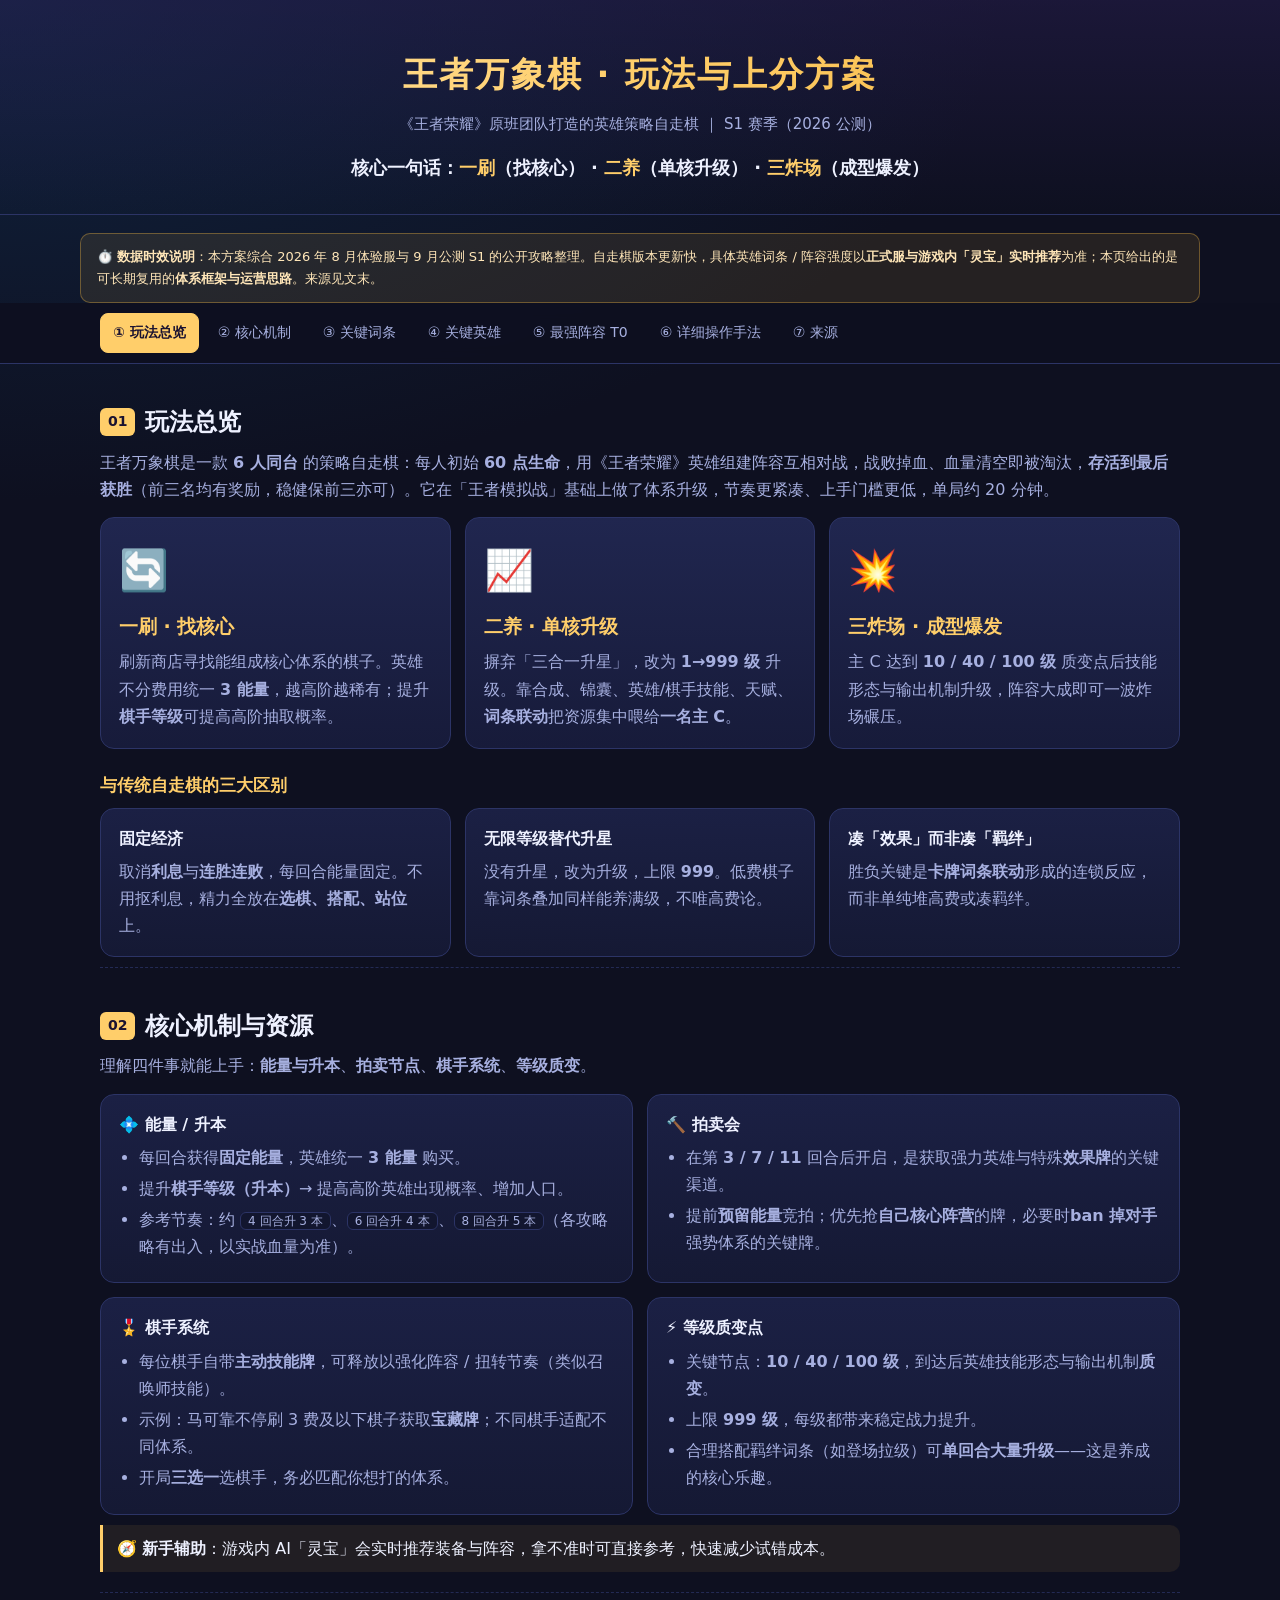
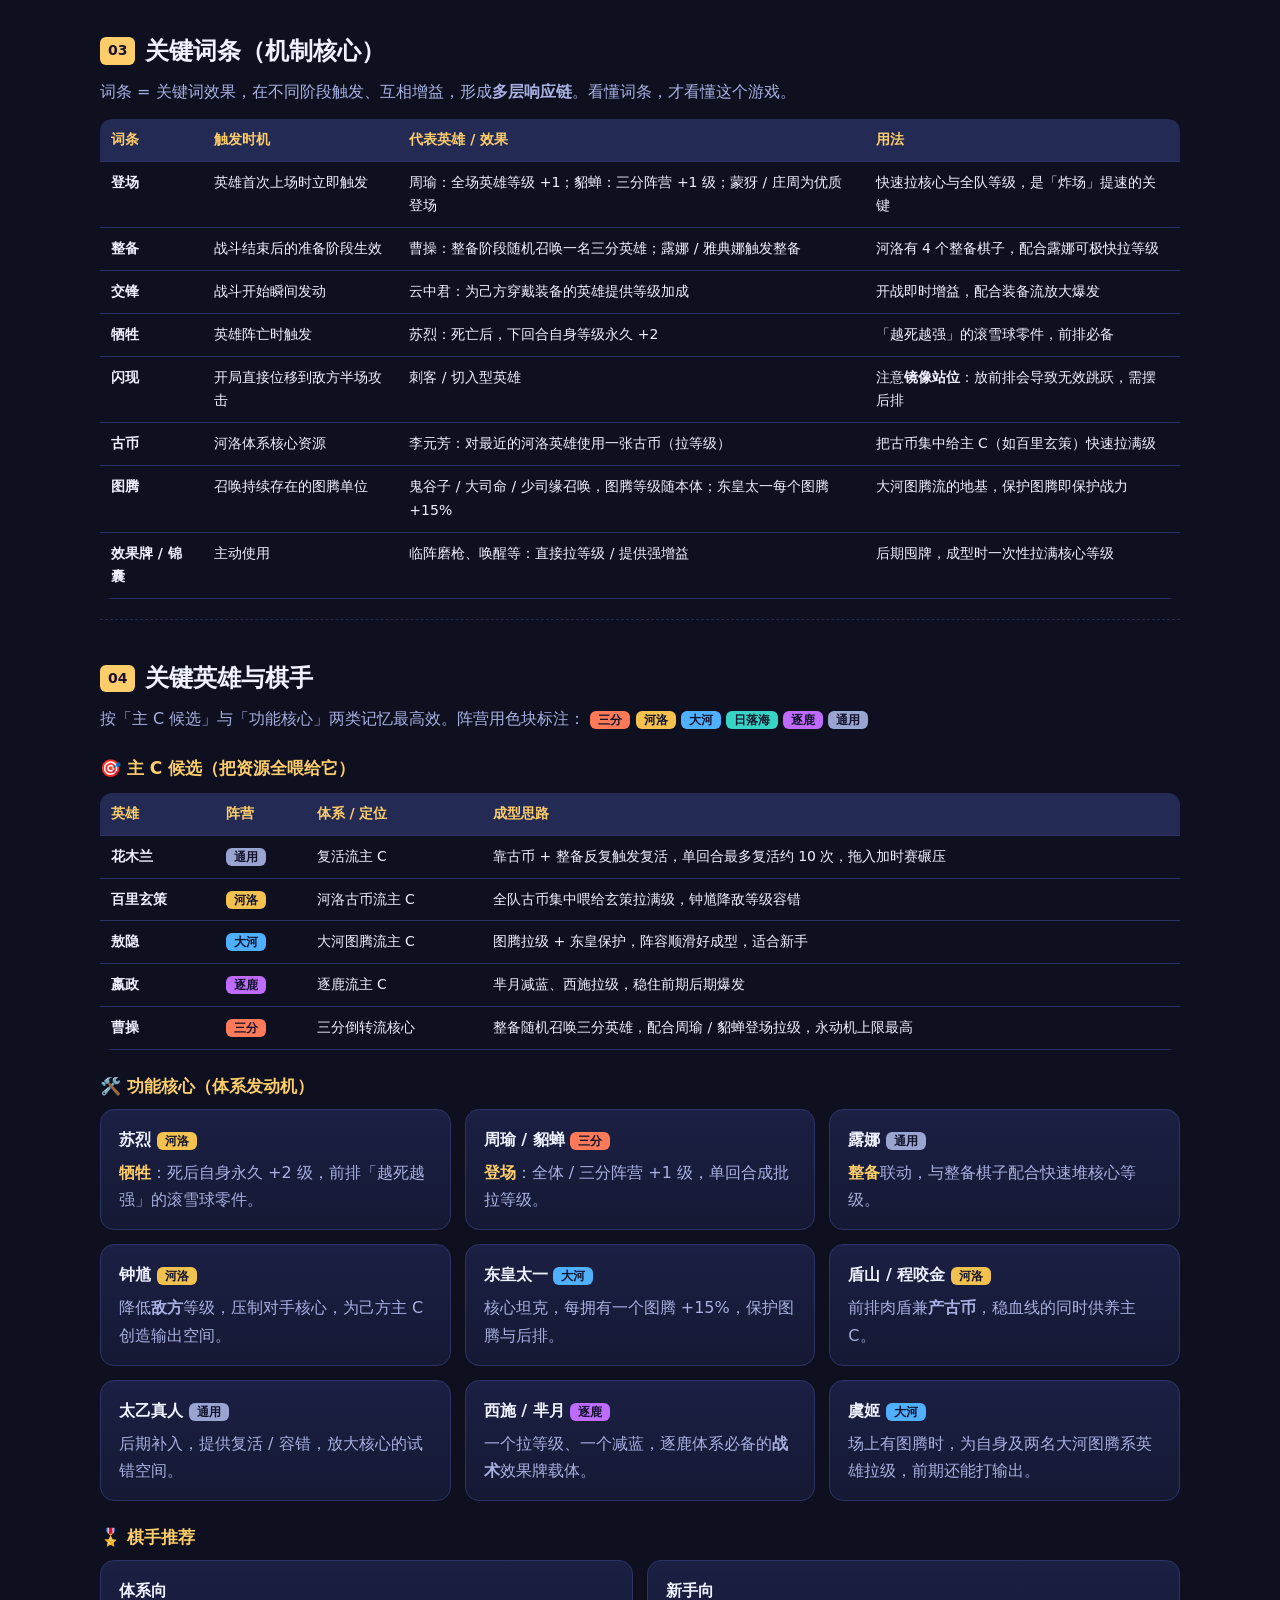
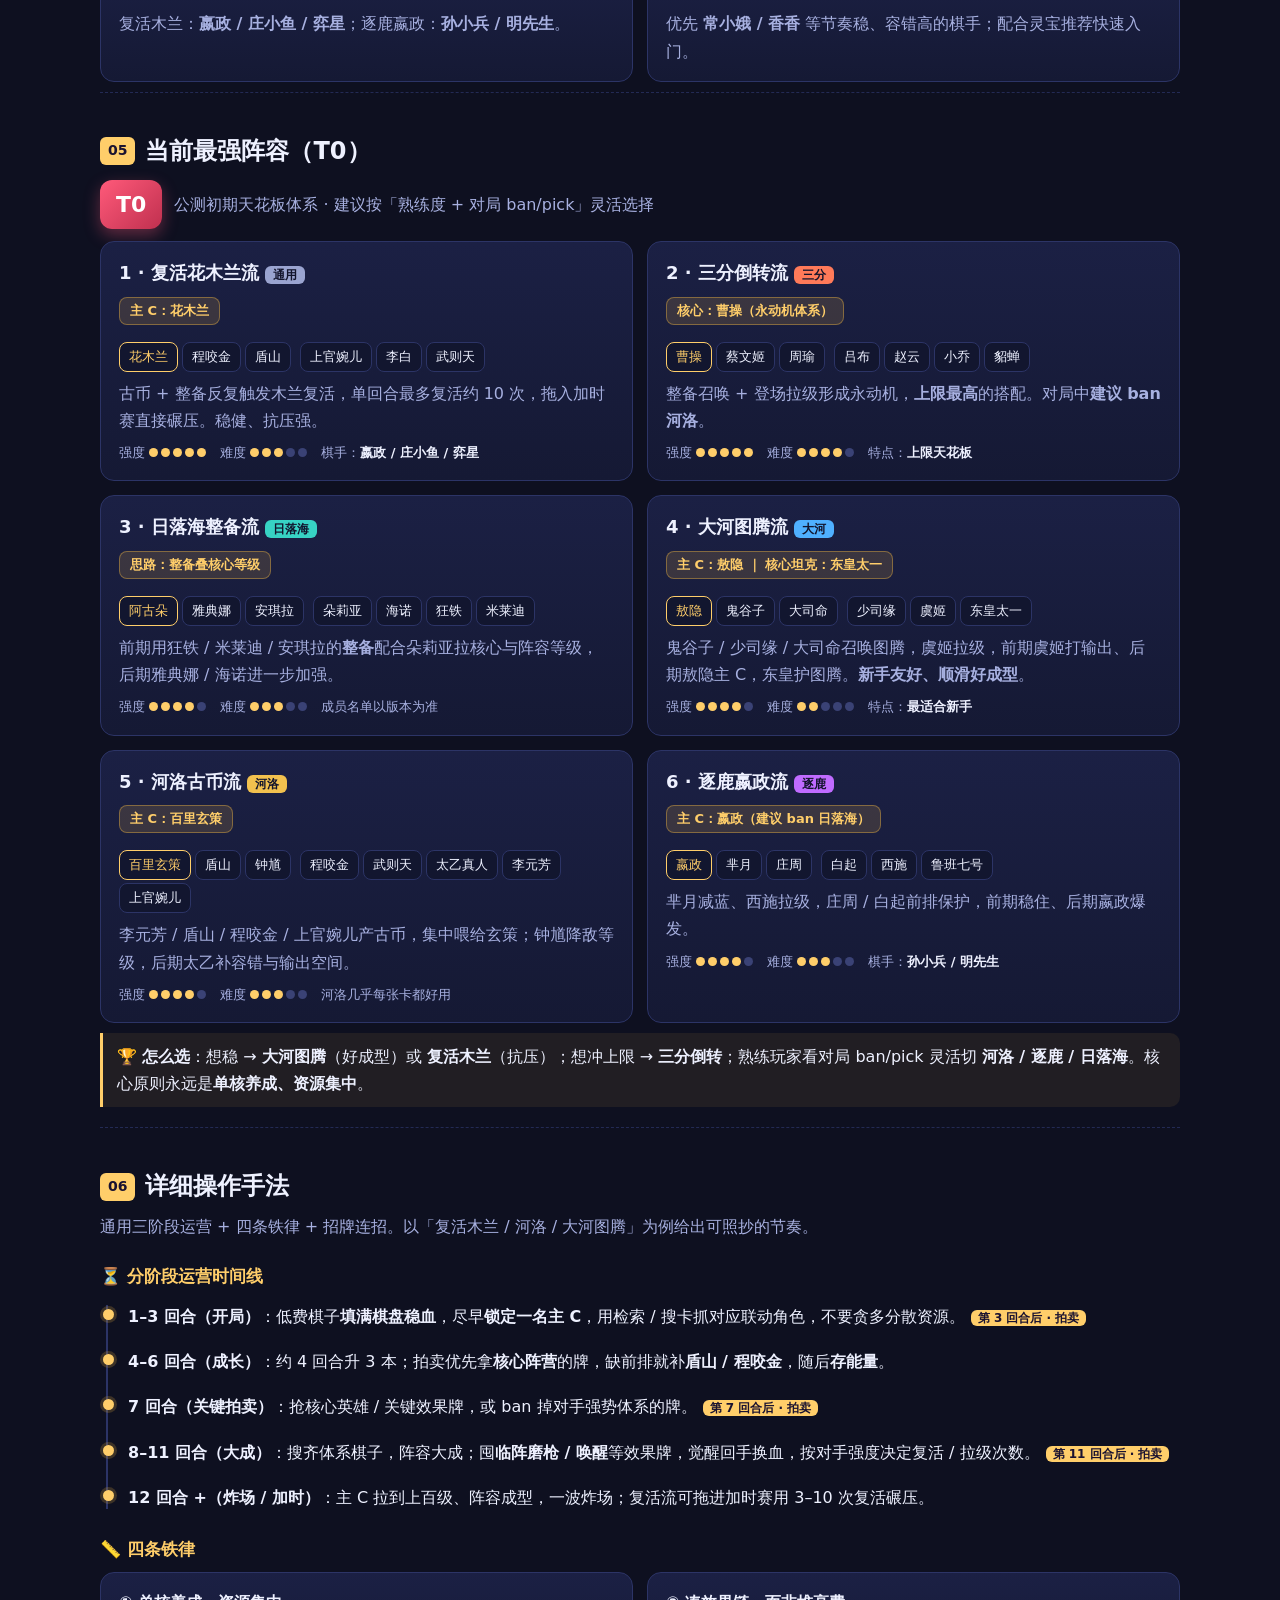
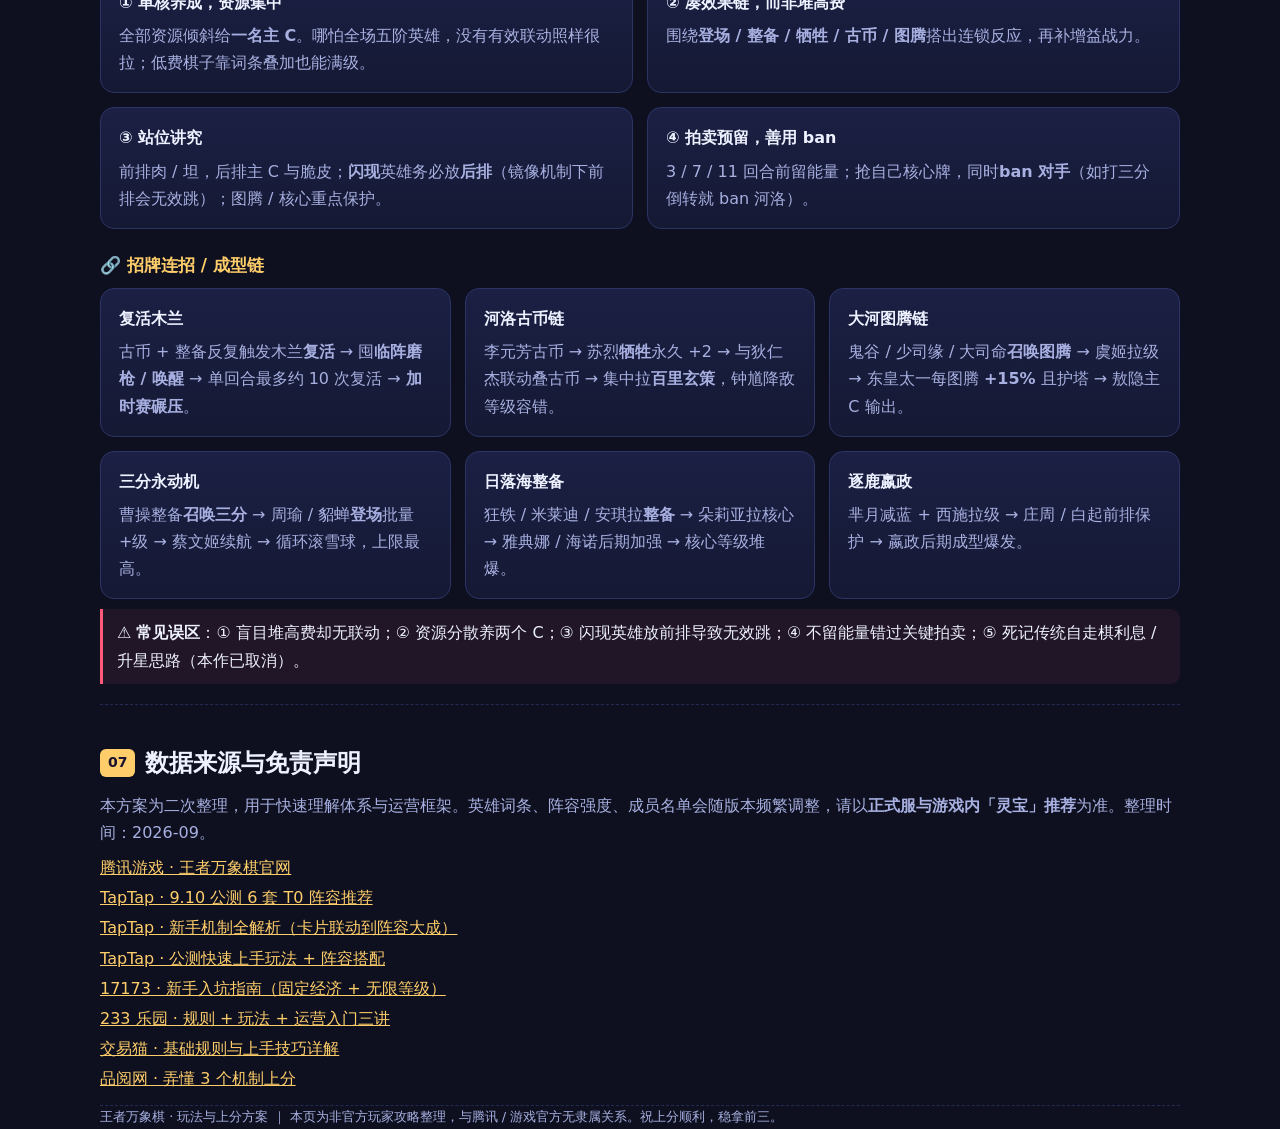
==== wangzhe-wanxiang-qi/index.html @ da5e1e92 "docs(王者万象棋): 重构为可视化HTML攻略方案(机制/英雄/T0阵容/操作手法)，移除偏离目标的游戏原型 Co-authored-by: kimhou <kimhou.life@gmail.c" ====
<!DOCTYPE html>
<html lang="zh-CN">
<head>
<meta charset="UTF-8" />
<meta name="viewport" content="width=device-width, initial-scale=1.0" />
<link rel="icon" href="data:," />
<title>王者万象棋 · 玩法与上分方案（S1 公测版）</title>
<style>
  :root{
    --bg:#0e1020; --bg2:#151934; --card:#1b2044; --card2:#232a54;
    --line:#2c3466; --text:#eef1ff; --muted:#a7b0e0; --gold:#ffce6a; --gold2:#f5b942;
    --t0:#ff5a7a; --t1:#ffa23a; --ok:#5ad19a; --blue:#5aa2ff; --purple:#a97bff;
    /* 阵营配色 */
    --c-sanfen:#ff7a59; --c-heluo:#f2c14e; --c-dahe:#4fb0ff; --c-riluohai:#37d3c4;
    --c-zhulu:#c06bff; --c-tong:#9aa4d0;
  }
  *{box-sizing:border-box}
  html{scroll-behavior:smooth}
  body{
    margin:0; font-family:"PingFang SC","Microsoft YaHei",system-ui,sans-serif;
    background:
      radial-gradient(1200px 600px at 80% -10%, #241a4d, transparent),
      radial-gradient(1000px 500px at 0% 0%, #10233f, transparent),
      var(--bg);
    color:var(--text); line-height:1.7;
  }
  a{color:var(--gold)}
  .wrap{max-width:1120px; margin:0 auto; padding:0 20px}

  /* 顶部 */
  header.hero{
    padding:46px 20px 30px; text-align:center;
    border-bottom:1px solid var(--line);
    background:linear-gradient(180deg, rgba(40,30,80,.5), transparent);
  }
  header.hero h1{margin:0; font-size:34px; letter-spacing:2px;
    background:linear-gradient(90deg,#ffe4a3,#ffce6a,#f5b942);
    -webkit-background-clip:text; background-clip:text; color:transparent;}
  header.hero .sub{color:var(--muted); margin-top:8px; font-size:15px}
  .tagline{margin-top:16px; font-size:18px; font-weight:600}
  .tagline b{color:var(--gold)}

  /* 数据时效横幅 */
  .notice{
    max-width:1120px; margin:18px auto 0; padding:12px 16px; font-size:13px;
    color:#ffe6b8; background:rgba(245,185,66,.10); border:1px solid rgba(245,185,66,.35);
    border-radius:10px;
  }

  /* 导航 */
  nav.tabs{position:sticky; top:0; z-index:20; background:rgba(14,16,32,.92);
    backdrop-filter:blur(8px); border-bottom:1px solid var(--line);}
  nav.tabs .wrap{display:flex; gap:6px; flex-wrap:wrap; padding:10px 20px}
  nav.tabs a{color:var(--muted); text-decoration:none; font-size:14px; padding:7px 12px;
    border-radius:8px; border:1px solid transparent}
  nav.tabs a:hover{color:var(--text); background:var(--card)}
  nav.tabs a.active{color:#1a1230; background:var(--gold); border-color:var(--gold); font-weight:700}

  section{padding:38px 0 10px; border-bottom:1px dashed #232a54}
  h2{font-size:24px; margin:0 0 6px; display:flex; align-items:center; gap:10px}
  h2 .n{font-size:14px; color:#1a1230; background:var(--gold); border-radius:6px; padding:2px 8px}
  h3{font-size:17px; margin:22px 0 8px; color:var(--gold)}
  .lead{color:var(--muted); margin:4px 0 14px}
  p{margin:8px 0}

  .grid{display:grid; gap:14px}
  .g3{grid-template-columns:repeat(3,1fr)}
  .g2{grid-template-columns:repeat(2,1fr)}
  @media(max-width:820px){.g3,.g2{grid-template-columns:1fr}}

  .card{background:linear-gradient(180deg,var(--card),var(--bg2));
    border:1px solid var(--line); border-radius:14px; padding:16px 18px}
  .card h4{margin:0 0 6px; font-size:16px}
  .card .k{color:var(--gold); font-weight:700}
  .muted{color:var(--muted)}
  .pill{display:inline-block; font-size:12px; padding:2px 9px; border-radius:999px;
    border:1px solid var(--line); color:var(--muted); margin:2px 4px 2px 0}

  /* 三步核心 */
  .steps{display:grid; grid-template-columns:repeat(3,1fr); gap:14px}
  @media(max-width:820px){.steps{grid-template-columns:1fr}}
  .step{background:linear-gradient(180deg,#20264f,#171b3a); border:1px solid var(--line);
    border-radius:14px; padding:18px; position:relative; overflow:hidden}
  .step .big{font-size:40px}
  .step .t{font-size:19px; font-weight:800; color:var(--gold); margin:6px 0}

  /* 时间线 */
  .timeline{position:relative; margin:10px 0 0; padding-left:22px}
  .timeline:before{content:""; position:absolute; left:6px; top:4px; bottom:4px; width:2px; background:var(--line)}
  .tl{position:relative; margin:0 0 14px; padding:2px 0 2px 6px}
  .tl:before{content:""; position:absolute; left:-19px; top:8px; width:11px; height:11px; border-radius:50%;
    background:var(--gold); box-shadow:0 0 0 3px rgba(245,185,66,.2)}
  .tl b{color:var(--text)}
  .tl .auc{color:#1a1230; background:var(--gold); font-size:12px; padding:1px 7px; border-radius:6px; font-weight:700; margin-left:6px}

  /* 表格 */
  table{width:100%; border-collapse:collapse; margin:10px 0; font-size:14px; overflow:hidden; border-radius:12px}
  th,td{padding:9px 11px; text-align:left; border-bottom:1px solid var(--line); vertical-align:top}
  thead th{background:var(--card2); color:var(--gold); font-weight:700}
  tbody tr:hover{background:rgba(90,162,255,.06)}

  /* 阵营标签 */
  .fac{font-size:12px; font-weight:700; padding:2px 8px; border-radius:6px; color:#12142c; white-space:nowrap}
  .f-sanfen{background:var(--c-sanfen)} .f-heluo{background:var(--c-heluo)}
  .f-dahe{background:var(--c-dahe)} .f-riluohai{background:var(--c-riluohai)}
  .f-zhulu{background:var(--c-zhulu)} .f-tong{background:var(--c-tong)}

  /* Tier 阵容卡 */
  .tier-head{display:flex; align-items:center; gap:12px; margin:8px 0 12px}
  .tier-badge{font-size:22px; font-weight:900; color:#fff; background:linear-gradient(135deg,var(--t0),#c0304f);
    border-radius:12px; padding:6px 16px; box-shadow:0 6px 16px rgba(255,90,122,.35)}
  .comp{background:linear-gradient(180deg,var(--card),var(--bg2)); border:1px solid var(--line);
    border-radius:14px; padding:16px 18px; position:relative}
  .comp .title{font-size:18px; font-weight:800; margin:0 0 6px}
  .comp .core{display:inline-block; background:rgba(245,185,66,.15); border:1px solid rgba(245,185,66,.4);
    color:var(--gold); border-radius:8px; padding:2px 10px; font-size:13px; margin:2px 0 8px; font-weight:700}
  .members{margin:6px 0}
  .members .m{display:inline-block; font-size:13px; padding:3px 9px; margin:3px 4px 0 0;
    border:1px solid var(--line); border-radius:8px; background:#12162f}
  .members .m.c{border-color:var(--gold); color:var(--gold)}
  .meta{display:flex; gap:14px; flex-wrap:wrap; font-size:13px; margin-top:8px; color:var(--muted)}
  .meta b{color:var(--text)}
  .rate{display:inline-flex; gap:3px; align-items:center}
  .dot{width:9px;height:9px;border-radius:50%;background:#3a4275}
  .dot.on{background:var(--gold)}

  .callout{background:rgba(90,162,255,.08); border-left:3px solid var(--blue);
    padding:10px 14px; border-radius:0 10px 10px 0; margin:10px 0}
  .callout.gold{background:rgba(245,185,66,.08); border-color:var(--gold)}
  .callout.warn{background:rgba(255,90,122,.08); border-color:var(--t0)}

  ul.clean{margin:6px 0; padding-left:20px} ul.clean li{margin:4px 0}
  .kbd{font-size:12px; background:#12162f; border:1px solid var(--line); border-radius:6px; padding:1px 7px}
  footer{padding:30px 0 60px; color:var(--muted); font-size:13px}
  .src a{display:block; margin:3px 0}
  .totop{position:fixed; right:18px; bottom:18px; background:var(--gold); color:#1a1230; font-weight:800;
    border:none; border-radius:10px; padding:10px 14px; cursor:pointer; box-shadow:0 6px 16px rgba(0,0,0,.4); display:none}
</style>
</head>
<body>

<header class="hero">
  <div class="wrap">
    <h1>王者万象棋 · 玩法与上分方案</h1>
    <div class="sub">《王者荣耀》原班团队打造的英雄策略自走棋 ｜ S1 赛季（2026 公测）</div>
    <div class="tagline">核心一句话：<b>一刷</b>（找核心） · <b>二养</b>（单核升级） · <b>三炸场</b>（成型爆发）</div>
  </div>
</header>

<div class="notice">
  ⏱️ <b>数据时效说明</b>：本方案综合 2026 年 8 月体验服与 9 月公测 S1 的公开攻略整理。自走棋版本更新快，具体英雄词条 / 阵容强度以<strong>正式服与游戏内「灵宝」实时推荐</strong>为准；本页给出的是可长期复用的<strong>体系框架与运营思路</strong>。来源见文末。
</div>

<nav class="tabs">
  <div class="wrap">
    <a href="#overview">① 玩法总览</a>
    <a href="#mechanics">② 核心机制</a>
    <a href="#keywords">③ 关键词条</a>
    <a href="#heroes">④ 关键英雄</a>
    <a href="#tier">⑤ 最强阵容 T0</a>
    <a href="#playbook">⑥ 详细操作手法</a>
    <a href="#sources">⑦ 来源</a>
  </div>
</nav>

<main class="wrap">

<!-- ① 总览 -->
<section id="overview">
  <h2><span class="n">01</span> 玩法总览</h2>
  <p class="lead">王者万象棋是一款 <b>6 人同台</b> 的策略自走棋：每人初始 <b>60 点生命</b>，用《王者荣耀》英雄组建阵容互相对战，战败掉血、血量清空即被淘汰，<b>存活到最后获胜</b>（前三名均有奖励，稳健保前三亦可）。它在「王者模拟战」基础上做了体系升级，节奏更紧凑、上手门槛更低，单局约 20 分钟。</p>

  <div class="steps">
    <div class="step">
      <div class="big">🔄</div><div class="t">一刷 · 找核心</div>
      <div class="muted">刷新商店寻找能组成核心体系的棋子。英雄不分费用统一 <b>3 能量</b>，越高阶越稀有；提升<b>棋手等级</b>可提高高阶抽取概率。</div>
    </div>
    <div class="step">
      <div class="big">📈</div><div class="t">二养 · 单核升级</div>
      <div class="muted">摒弃「三合一升星」，改为 <b>1→999 级</b> 升级。靠合成、锦囊、英雄/棋手技能、天赋、<b>词条联动</b>把资源集中喂给<b>一名主 C</b>。</div>
    </div>
    <div class="step">
      <div class="big">💥</div><div class="t">三炸场 · 成型爆发</div>
      <div class="muted">主 C 达到 <b>10 / 40 / 100 级</b> 质变点后技能形态与输出机制升级，阵容大成即可一波炸场碾压。</div>
    </div>
  </div>

  <h3>与传统自走棋的三大区别</h3>
  <div class="grid g3">
    <div class="card"><h4>固定经济</h4><div class="muted">取消<b>利息</b>与<b>连胜连败</b>，每回合能量固定。不用抠利息，精力全放在<b>选棋、搭配、站位</b>上。</div></div>
    <div class="card"><h4>无限等级替代升星</h4><div class="muted">没有升星，改为升级，上限 <b>999</b>。低费棋子靠词条叠加同样能养满级，不唯高费论。</div></div>
    <div class="card"><h4>凑「效果」而非凑「羁绊」</h4><div class="muted">胜负关键是<b>卡牌词条联动</b>形成的连锁反应，而非单纯堆高费或凑羁绊。</div></div>
  </div>
</section>

<!-- ② 机制 -->
<section id="mechanics">
  <h2><span class="n">02</span> 核心机制与资源</h2>
  <p class="lead">理解四件事就能上手：<b>能量与升本</b>、<b>拍卖节点</b>、<b>棋手系统</b>、<b>等级质变</b>。</p>

  <div class="grid g2">
    <div class="card">
      <h4>💠 能量 / 升本</h4>
      <ul class="clean muted">
        <li>每回合获得<b>固定能量</b>，英雄统一 <b>3 能量</b> 购买。</li>
        <li>提升<b>棋手等级（升本）</b>→ 提高高阶英雄出现概率、增加人口。</li>
        <li>参考节奏：约 <span class="kbd">4 回合升 3 本</span>、<span class="kbd">6 回合升 4 本</span>、<span class="kbd">8 回合升 5 本</span>（各攻略略有出入，以实战血量为准）。</li>
      </ul>
    </div>
    <div class="card">
      <h4>🔨 拍卖会</h4>
      <ul class="clean muted">
        <li>在第 <b>3 / 7 / 11</b> 回合后开启，是获取强力英雄与特殊<b>效果牌</b>的关键渠道。</li>
        <li>提前<b>预留能量</b>竞拍；优先抢<b>自己核心阵营</b>的牌，必要时<b>ban 掉对手</b>强势体系的关键牌。</li>
      </ul>
    </div>
    <div class="card">
      <h4>🎖️ 棋手系统</h4>
      <ul class="clean muted">
        <li>每位棋手自带<b>主动技能牌</b>，可释放以强化阵容 / 扭转节奏（类似召唤师技能）。</li>
        <li>示例：马可靠不停刷 3 费及以下棋子获取<b>宝藏牌</b>；不同棋手适配不同体系。</li>
        <li>开局<b>三选一</b>选棋手，务必匹配你想打的体系。</li>
      </ul>
    </div>
    <div class="card">
      <h4>⚡ 等级质变点</h4>
      <ul class="clean muted">
        <li>关键节点：<b>10 / 40 / 100 级</b>，到达后英雄技能形态与输出机制<b>质变</b>。</li>
        <li>上限 <b>999 级</b>，每级都带来稳定战力提升。</li>
        <li>合理搭配羁绊词条（如登场拉级）可<b>单回合大量升级</b>——这是养成的核心乐趣。</li>
      </ul>
    </div>
  </div>

  <div class="callout gold">🧭 <b>新手辅助</b>：游戏内 AI「灵宝」会实时推荐装备与阵容，拿不准时可直接参考，快速减少试错成本。</div>
</section>

<!-- ③ 关键词条 -->
<section id="keywords">
  <h2><span class="n">03</span> 关键词条（机制核心）</h2>
  <p class="lead">词条 = 关键词效果，在不同阶段触发、互相增益，形成<b>多层响应链</b>。看懂词条，才看懂这个游戏。</p>
  <table>
    <thead><tr><th>词条</th><th>触发时机</th><th>代表英雄 / 效果</th><th>用法</th></tr></thead>
    <tbody>
      <tr><td><b>登场</b></td><td>英雄首次上场时立即触发</td><td>周瑜：全场英雄等级 +1；貂蝉：三分阵营 +1 级；蒙犽 / 庄周为优质登场</td><td>快速拉核心与全队等级，是「炸场」提速的关键</td></tr>
      <tr><td><b>整备</b></td><td>战斗结束后的准备阶段生效</td><td>曹操：整备阶段随机召唤一名三分英雄；露娜 / 雅典娜触发整备</td><td>河洛有 4 个整备棋子，配合露娜可极快拉等级</td></tr>
      <tr><td><b>交锋</b></td><td>战斗开始瞬间发动</td><td>云中君：为己方穿戴装备的英雄提供等级加成</td><td>开战即时增益，配合装备流放大爆发</td></tr>
      <tr><td><b>牺牲</b></td><td>英雄阵亡时触发</td><td>苏烈：死亡后，下回合自身等级永久 +2</td><td>「越死越强」的滚雪球零件，前排必备</td></tr>
      <tr><td><b>闪现</b></td><td>开局直接位移到敌方半场攻击</td><td>刺客 / 切入型英雄</td><td>注意<b>镜像站位</b>：放前排会导致无效跳跃，需摆后排</td></tr>
      <tr><td><b>古币</b></td><td>河洛体系核心资源</td><td>李元芳：对最近的河洛英雄使用一张古币（拉等级）</td><td>把古币集中给主 C（如百里玄策）快速拉满级</td></tr>
      <tr><td><b>图腾</b></td><td>召唤持续存在的图腾单位</td><td>鬼谷子 / 大司命 / 少司缘召唤，图腾等级随本体；东皇太一每个图腾 +15%</td><td>大河图腾流的地基，保护图腾即保护战力</td></tr>
      <tr><td><b>效果牌 / 锦囊</b></td><td>主动使用</td><td>临阵磨枪、唤醒等：直接拉等级 / 提供强增益</td><td>后期囤牌，成型时一次性拉满核心等级</td></tr>
    </tbody>
  </table>
</section>

<!-- ④ 关键英雄 -->
<section id="heroes">
  <h2><span class="n">04</span> 关键英雄与棋手</h2>
  <p class="lead">按「主 C 候选」与「功能核心」两类记忆最高效。阵营用色块标注：
    <span class="fac f-sanfen">三分</span>
    <span class="fac f-heluo">河洛</span>
    <span class="fac f-dahe">大河</span>
    <span class="fac f-riluohai">日落海</span>
    <span class="fac f-zhulu">逐鹿</span>
    <span class="fac f-tong">通用</span>
  </p>

  <h3>🎯 主 C 候选（把资源全喂给它）</h3>
  <table>
    <thead><tr><th>英雄</th><th>阵营</th><th>体系 / 定位</th><th>成型思路</th></tr></thead>
    <tbody>
      <tr><td><b>花木兰</b></td><td><span class="fac f-tong">通用</span></td><td>复活流主 C</td><td>靠古币 + 整备反复触发复活，单回合最多复活约 10 次，拖入加时赛碾压</td></tr>
      <tr><td><b>百里玄策</b></td><td><span class="fac f-heluo">河洛</span></td><td>河洛古币流主 C</td><td>全队古币集中喂给玄策拉满级，钟馗降敌等级容错</td></tr>
      <tr><td><b>敖隐</b></td><td><span class="fac f-dahe">大河</span></td><td>大河图腾流主 C</td><td>图腾拉级 + 东皇保护，阵容顺滑好成型，适合新手</td></tr>
      <tr><td><b>嬴政</b></td><td><span class="fac f-zhulu">逐鹿</span></td><td>逐鹿流主 C</td><td>芈月减蓝、西施拉级，稳住前期后期爆发</td></tr>
      <tr><td><b>曹操</b></td><td><span class="fac f-sanfen">三分</span></td><td>三分倒转流核心</td><td>整备随机召唤三分英雄，配合周瑜 / 貂蝉登场拉级，永动机上限最高</td></tr>
    </tbody>
  </table>

  <h3>🛠️ 功能核心（体系发动机）</h3>
  <div class="grid g3">
    <div class="card"><h4>苏烈 <span class="fac f-heluo">河洛</span></h4><div class="muted"><span class="k">牺牲</span>：死后自身永久 +2 级，前排「越死越强」的滚雪球零件。</div></div>
    <div class="card"><h4>周瑜 / 貂蝉 <span class="fac f-sanfen">三分</span></h4><div class="muted"><span class="k">登场</span>：全体 / 三分阵营 +1 级，单回合成批拉等级。</div></div>
    <div class="card"><h4>露娜 <span class="fac f-tong">通用</span></h4><div class="muted"><span class="k">整备</span>联动，与整备棋子配合快速堆核心等级。</div></div>
    <div class="card"><h4>钟馗 <span class="fac f-heluo">河洛</span></h4><div class="muted">降低<b>敌方</b>等级，压制对手核心，为己方主 C 创造输出空间。</div></div>
    <div class="card"><h4>东皇太一 <span class="fac f-dahe">大河</span></h4><div class="muted">核心坦克，每拥有一个图腾 +15%，保护图腾与后排。</div></div>
    <div class="card"><h4>盾山 / 程咬金 <span class="fac f-heluo">河洛</span></h4><div class="muted">前排肉盾兼<b>产古币</b>，稳血线的同时供养主 C。</div></div>
    <div class="card"><h4>太乙真人 <span class="fac f-tong">通用</span></h4><div class="muted">后期补入，提供复活 / 容错，放大核心的试错空间。</div></div>
    <div class="card"><h4>西施 / 芈月 <span class="fac f-zhulu">逐鹿</span></h4><div class="muted">一个拉等级、一个减蓝，逐鹿体系必备的<b>战术</b>效果牌载体。</div></div>
    <div class="card"><h4>虞姬 <span class="fac f-dahe">大河</span></h4><div class="muted">场上有图腾时，为自身及两名大河图腾系英雄拉级，前期还能打输出。</div></div>
  </div>

  <h3>🎖️ 棋手推荐</h3>
  <div class="grid g2">
    <div class="card"><h4>体系向</h4><div class="muted">复活木兰：<b>嬴政 / 庄小鱼 / 弈星</b>；逐鹿嬴政：<b>孙小兵 / 明先生</b>。</div></div>
    <div class="card"><h4>新手向</h4><div class="muted">优先 <b>常小娥 / 香香</b> 等节奏稳、容错高的棋手；配合灵宝推荐快速入门。</div></div>
  </div>
</section>

<!-- ⑤ 最强阵容 -->
<section id="tier">
  <h2><span class="n">05</span> 当前最强阵容（T0）</h2>
  <div class="tier-head"><span class="tier-badge">T0</span><span class="muted">公测初期天花板体系 · 建议按「熟练度 + 对局 ban/pick」灵活选择</span></div>

  <div class="grid g2">

    <div class="comp">
      <div class="title">1 · 复活花木兰流 <span class="fac f-tong">通用</span></div>
      <div class="core">主 C：花木兰</div>
      <div class="members">
        <span class="m c">花木兰</span><span class="m">程咬金</span><span class="m">盾山</span>
        <span class="m">上官婉儿</span><span class="m">李白</span><span class="m">武则天</span>
      </div>
      <p class="muted">古币 + 整备反复触发木兰复活，单回合最多复活约 10 次，拖入加时赛直接碾压。稳健、抗压强。</p>
      <div class="meta">
        <span>强度 <span class="rate"><i class="dot on"></i><i class="dot on"></i><i class="dot on"></i><i class="dot on"></i><i class="dot on"></i></span></span>
        <span>难度 <span class="rate"><i class="dot on"></i><i class="dot on"></i><i class="dot on"></i><i class="dot"></i><i class="dot"></i></span></span>
        <span>棋手：<b>嬴政 / 庄小鱼 / 弈星</b></span>
      </div>
    </div>

    <div class="comp">
      <div class="title">2 · 三分倒转流 <span class="fac f-sanfen">三分</span></div>
      <div class="core">核心：曹操（永动机体系）</div>
      <div class="members">
        <span class="m c">曹操</span><span class="m">蔡文姬</span><span class="m">周瑜</span>
        <span class="m">吕布</span><span class="m">赵云</span><span class="m">小乔</span><span class="m">貂蝉</span>
      </div>
      <p class="muted">整备召唤 + 登场拉级形成永动机，<b>上限最高</b>的搭配。对局中<b>建议 ban 河洛</b>。</p>
      <div class="meta">
        <span>强度 <span class="rate"><i class="dot on"></i><i class="dot on"></i><i class="dot on"></i><i class="dot on"></i><i class="dot on"></i></span></span>
        <span>难度 <span class="rate"><i class="dot on"></i><i class="dot on"></i><i class="dot on"></i><i class="dot on"></i><i class="dot"></i></span></span>
        <span>特点：<b>上限天花板</b></span>
      </div>
    </div>

    <div class="comp">
      <div class="title">3 · 日落海整备流 <span class="fac f-riluohai">日落海</span></div>
      <div class="core">思路：整备叠核心等级</div>
      <div class="members">
        <span class="m c">阿古朵</span><span class="m">雅典娜</span><span class="m">安琪拉</span>
        <span class="m">朵莉亚</span><span class="m">海诺</span><span class="m">狂铁</span><span class="m">米莱迪</span>
      </div>
      <p class="muted">前期用狂铁 / 米莱迪 / 安琪拉的<b>整备</b>配合朵莉亚拉核心与阵容等级，后期雅典娜 / 海诺进一步加强。</p>
      <div class="meta">
        <span>强度 <span class="rate"><i class="dot on"></i><i class="dot on"></i><i class="dot on"></i><i class="dot on"></i><i class="dot"></i></span></span>
        <span>难度 <span class="rate"><i class="dot on"></i><i class="dot on"></i><i class="dot on"></i><i class="dot"></i><i class="dot"></i></span></span>
        <span>成员名单以版本为准</span>
      </div>
    </div>

    <div class="comp">
      <div class="title">4 · 大河图腾流 <span class="fac f-dahe">大河</span></div>
      <div class="core">主 C：敖隐 ｜ 核心坦克：东皇太一</div>
      <div class="members">
        <span class="m c">敖隐</span><span class="m">鬼谷子</span><span class="m">大司命</span>
        <span class="m">少司缘</span><span class="m">虞姬</span><span class="m">东皇太一</span>
      </div>
      <p class="muted">鬼谷子 / 少司缘 / 大司命召唤图腾，虞姬拉级，前期虞姬打输出、后期敖隐主 C，东皇护图腾。<b>新手友好、顺滑好成型</b>。</p>
      <div class="meta">
        <span>强度 <span class="rate"><i class="dot on"></i><i class="dot on"></i><i class="dot on"></i><i class="dot on"></i><i class="dot"></i></span></span>
        <span>难度 <span class="rate"><i class="dot on"></i><i class="dot on"></i><i class="dot"></i><i class="dot"></i><i class="dot"></i></span></span>
        <span>特点：<b>最适合新手</b></span>
      </div>
    </div>

    <div class="comp">
      <div class="title">5 · 河洛古币流 <span class="fac f-heluo">河洛</span></div>
      <div class="core">主 C：百里玄策</div>
      <div class="members">
        <span class="m c">百里玄策</span><span class="m">盾山</span><span class="m">钟馗</span>
        <span class="m">程咬金</span><span class="m">武则天</span><span class="m">太乙真人</span><span class="m">李元芳</span><span class="m">上官婉儿</span>
      </div>
      <p class="muted">李元芳 / 盾山 / 程咬金 / 上官婉儿产古币，集中喂给玄策；钟馗降敌等级，后期太乙补容错与输出空间。</p>
      <div class="meta">
        <span>强度 <span class="rate"><i class="dot on"></i><i class="dot on"></i><i class="dot on"></i><i class="dot on"></i><i class="dot"></i></span></span>
        <span>难度 <span class="rate"><i class="dot on"></i><i class="dot on"></i><i class="dot on"></i><i class="dot"></i><i class="dot"></i></span></span>
        <span>河洛几乎每张卡都好用</span>
      </div>
    </div>

    <div class="comp">
      <div class="title">6 · 逐鹿嬴政流 <span class="fac f-zhulu">逐鹿</span></div>
      <div class="core">主 C：嬴政（建议 ban 日落海）</div>
      <div class="members">
        <span class="m c">嬴政</span><span class="m">芈月</span><span class="m">庄周</span>
        <span class="m">白起</span><span class="m">西施</span><span class="m">鲁班七号</span>
      </div>
      <p class="muted">芈月减蓝、西施拉级，庄周 / 白起前排保护，前期稳住、后期嬴政爆发。</p>
      <div class="meta">
        <span>强度 <span class="rate"><i class="dot on"></i><i class="dot on"></i><i class="dot on"></i><i class="dot on"></i><i class="dot"></i></span></span>
        <span>难度 <span class="rate"><i class="dot on"></i><i class="dot on"></i><i class="dot on"></i><i class="dot"></i><i class="dot"></i></span></span>
        <span>棋手：<b>孙小兵 / 明先生</b></span>
      </div>
    </div>

  </div>

  <div class="callout gold">🏆 <b>怎么选</b>：想稳 → <b>大河图腾</b>（好成型）或 <b>复活木兰</b>（抗压）；想冲上限 → <b>三分倒转</b>；熟练玩家看对局 ban/pick 灵活切 <b>河洛 / 逐鹿 / 日落海</b>。核心原则永远是<strong>单核养成、资源集中</strong>。</div>
</section>

<!-- ⑥ 操作手法 -->
<section id="playbook">
  <h2><span class="n">06</span> 详细操作手法</h2>
  <p class="lead">通用三阶段运营 + 四条铁律 + 招牌连招。以「复活木兰 / 河洛 / 大河图腾」为例给出可照抄的节奏。</p>

  <h3>⏳ 分阶段运营时间线</h3>
  <div class="timeline">
    <div class="tl"><b>1–3 回合（开局）</b>：低费棋子<b>填满棋盘稳血</b>，尽早<b>锁定一名主 C</b>，用检索 / 搜卡抓对应联动角色，不要贪多分散资源。<span class="auc">第 3 回合后 · 拍卖</span></div>
    <div class="tl"><b>4–6 回合（成长）</b>：约 4 回合升 3 本；拍卖优先拿<b>核心阵营</b>的牌，缺前排就补<b>盾山 / 程咬金</b>，随后<b>存能量</b>。</div>
    <div class="tl"><b>7 回合（关键拍卖）</b>：抢核心英雄 / 关键效果牌，或 ban 掉对手强势体系的牌。<span class="auc">第 7 回合后 · 拍卖</span></div>
    <div class="tl"><b>8–11 回合（大成）</b>：搜齐体系棋子，阵容大成；囤<b>临阵磨枪 / 唤醒</b>等效果牌，觉醒回手换血，按对手强度决定复活 / 拉级次数。<span class="auc">第 11 回合后 · 拍卖</span></div>
    <div class="tl"><b>12 回合 +（炸场 / 加时）</b>：主 C 拉到上百级、阵容成型，一波炸场；复活流可拖进加时赛用 3–10 次复活碾压。</div>
  </div>

  <h3>📏 四条铁律</h3>
  <div class="grid g2">
    <div class="card"><h4>① 单核养成，资源集中</h4><div class="muted">全部资源倾斜给<b>一名主 C</b>。哪怕全场五阶英雄，没有有效联动照样很拉；低费棋子靠词条叠加也能满级。</div></div>
    <div class="card"><h4>② 凑效果链，而非堆高费</h4><div class="muted">围绕<b>登场 / 整备 / 牺牲 / 古币 / 图腾</b>搭出连锁反应，再补增益战力。</div></div>
    <div class="card"><h4>③ 站位讲究</h4><div class="muted">前排肉 / 坦，后排主 C 与脆皮；<b>闪现</b>英雄务必放<b>后排</b>（镜像机制下前排会无效跳）；图腾 / 核心重点保护。</div></div>
    <div class="card"><h4>④ 拍卖预留，善用 ban</h4><div class="muted">3 / 7 / 11 回合前留能量；抢自己核心牌，同时<b>ban 对手</b>（如打三分倒转就 ban 河洛）。</div></div>
  </div>

  <h3>🔗 招牌连招 / 成型链</h3>
  <div class="grid g3">
    <div class="card"><h4>复活木兰</h4><div class="muted">古币 + 整备反复触发木兰<b>复活</b> → 囤<b>临阵磨枪 / 唤醒</b> → 单回合最多约 10 次复活 → <b>加时赛碾压</b>。</div></div>
    <div class="card"><h4>河洛古币链</h4><div class="muted">李元芳古币 → 苏烈<b>牺牲</b>永久 +2 → 与狄仁杰联动叠古币 → 集中拉<b>百里玄策</b>，钟馗降敌等级容错。</div></div>
    <div class="card"><h4>大河图腾链</h4><div class="muted">鬼谷 / 少司缘 / 大司命<b>召唤图腾</b> → 虞姬拉级 → 东皇太一每图腾 <b>+15%</b> 且护塔 → 敖隐主 C 输出。</div></div>
    <div class="card"><h4>三分永动机</h4><div class="muted">曹操整备<b>召唤三分</b> → 周瑜 / 貂蝉<b>登场</b>批量 +级 → 蔡文姬续航 → 循环滚雪球，上限最高。</div></div>
    <div class="card"><h4>日落海整备</h4><div class="muted">狂铁 / 米莱迪 / 安琪拉<b>整备</b> → 朵莉亚拉核心 → 雅典娜 / 海诺后期加强 → 核心等级堆爆。</div></div>
    <div class="card"><h4>逐鹿嬴政</h4><div class="muted">芈月减蓝 + 西施拉级 → 庄周 / 白起前排保护 → 嬴政后期成型爆发。</div></div>
  </div>

  <div class="callout warn">⚠️ <b>常见误区</b>：① 盲目堆高费却无联动；② 资源分散养两个 C；③ 闪现英雄放前排导致无效跳；④ 不留能量错过关键拍卖；⑤ 死记传统自走棋利息 / 升星思路（本作已取消）。</div>
</section>

<!-- ⑦ 来源 -->
<section id="sources">
  <h2><span class="n">07</span> 数据来源与免责声明</h2>
  <p class="muted">本方案为二次整理，用于快速理解体系与运营框架。英雄词条、阵容强度、成员名单会随版本频繁调整，请以<strong>正式服与游戏内「灵宝」推荐</strong>为准。整理时间：2026-09。</p>
  <div class="src">
    <a href="https://koc.qq.com/" target="_blank" rel="noopener">腾讯游戏 · 王者万象棋官网</a>
    <a href="https://www.taptap.cn/moment/847124382366041809" target="_blank" rel="noopener">TapTap · 9.10 公测 6 套 T0 阵容推荐</a>
    <a href="https://www.taptap.cn/moment/842341696158041248" target="_blank" rel="noopener">TapTap · 新手机制全解析（卡片联动到阵容大成）</a>
    <a href="https://www.taptap.cn/moment/847208168202175603" target="_blank" rel="noopener">TapTap · 公测快速上手玩法 + 阵容搭配</a>
    <a href="https://news.17173.com/content/08132026/140021075.shtml" target="_blank" rel="noopener">17173 · 新手入坑指南（固定经济 + 无限等级）</a>
    <a href="https://www.233leyuan.com/post-detail/2005234762784702464" target="_blank" rel="noopener">233 乐园 · 规则 + 玩法 + 运营入门三讲</a>
    <a href="https://www.jiaoyimao.com/news/357570.html" target="_blank" rel="noopener">交易猫 · 基础规则与上手技巧详解</a>
    <a href="https://www.61893.com/s-2-9375da210de32b2f/" target="_blank" rel="noopener">品阅网 · 弄懂 3 个机制上分</a>
  </div>
</section>

</main>

<footer class="wrap">
  王者万象棋 · 玩法与上分方案 ｜ 本页为非官方玩家攻略整理，与腾讯 / 游戏官方无隶属关系。祝上分顺利，稳拿前三。
</footer>

<button class="totop" id="totop" title="回到顶部">↑ 顶部</button>

<script>
  // 导航高亮 + 回到顶部
  const links = [...document.querySelectorAll('nav.tabs a')];
  const secs = links.map(a => document.querySelector(a.getAttribute('href')));
  const totop = document.getElementById('totop');
  function onScroll(){
    const y = window.scrollY + 120;
    let idx = 0;
    secs.forEach((s,i)=>{ if(s && s.offsetTop <= y) idx = i; });
    links.forEach((a,i)=> a.classList.toggle('active', i===idx));
    totop.style.display = window.scrollY > 500 ? 'block' : 'none';
  }
  window.addEventListener('scroll', onScroll, {passive:true});
  onScroll();
  totop.addEventListener('click', ()=> window.scrollTo({top:0, behavior:'smooth'}));
</script>
</body>
</html>
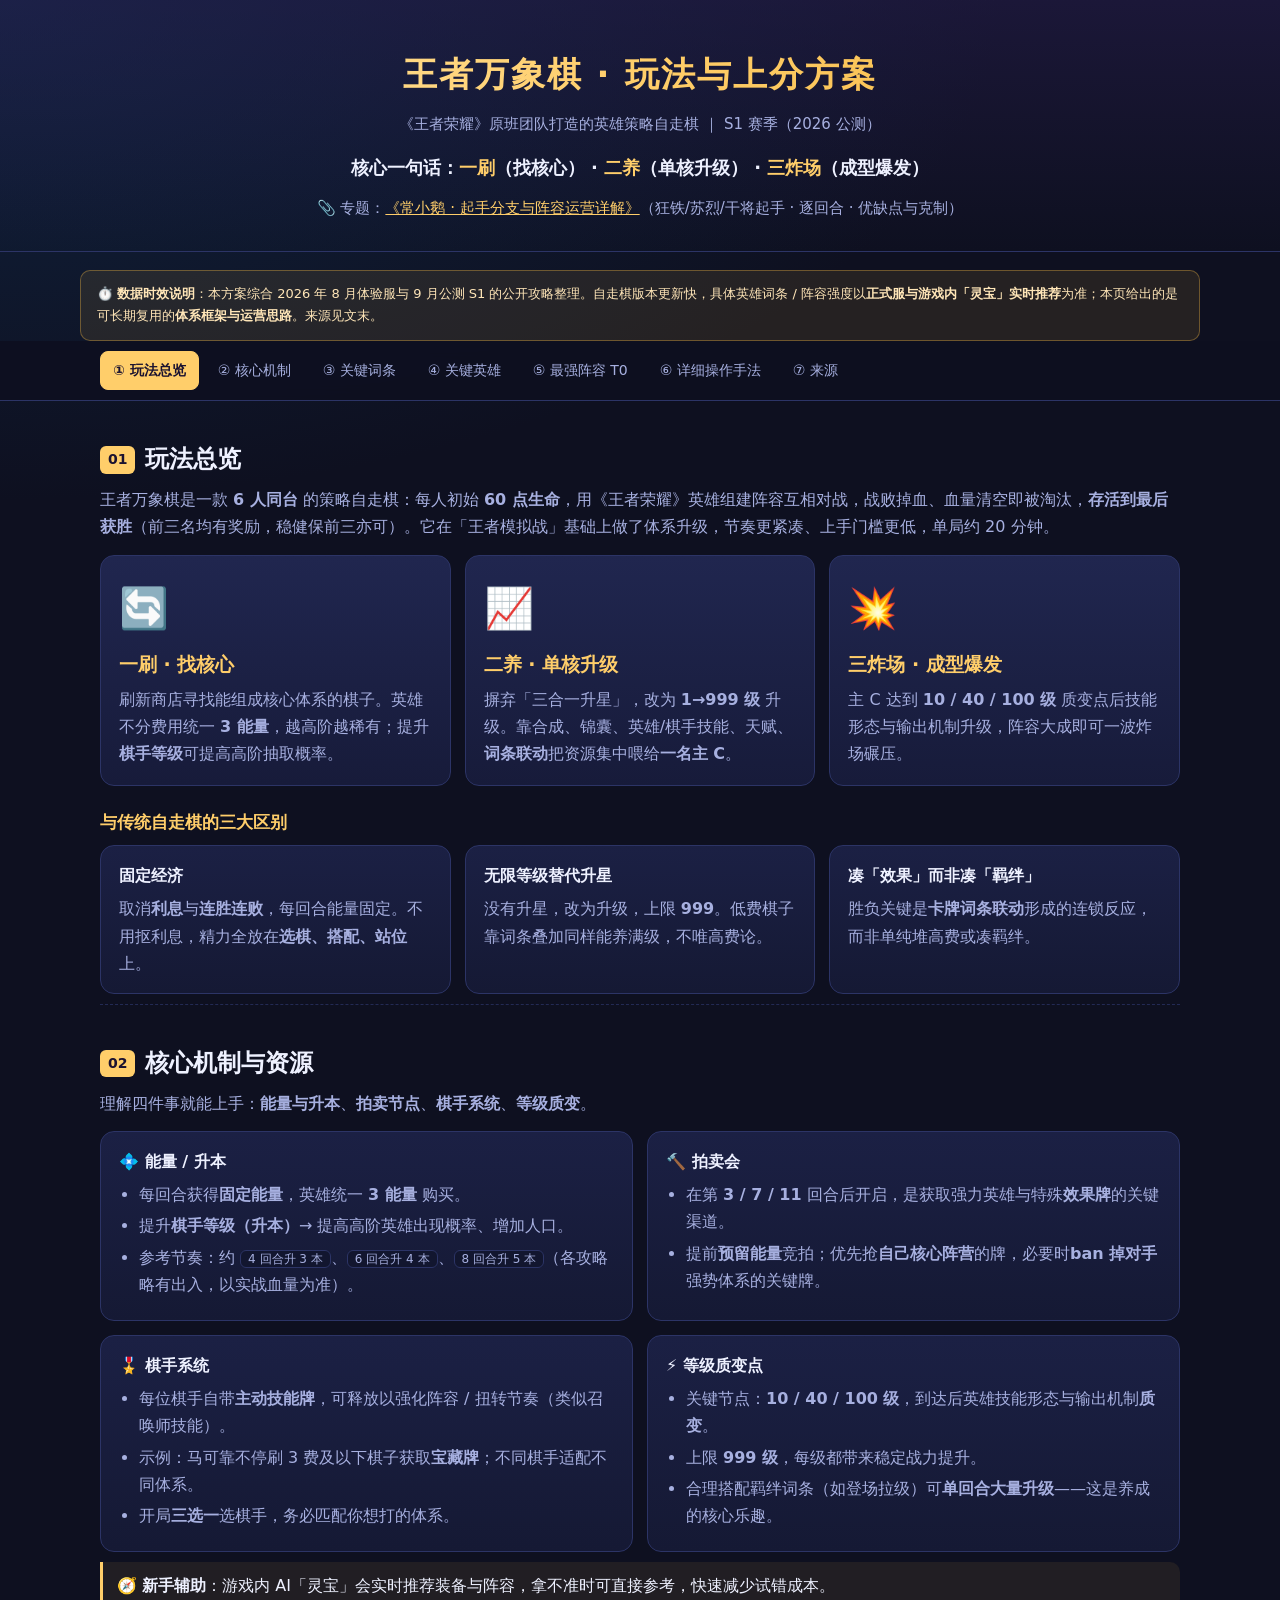
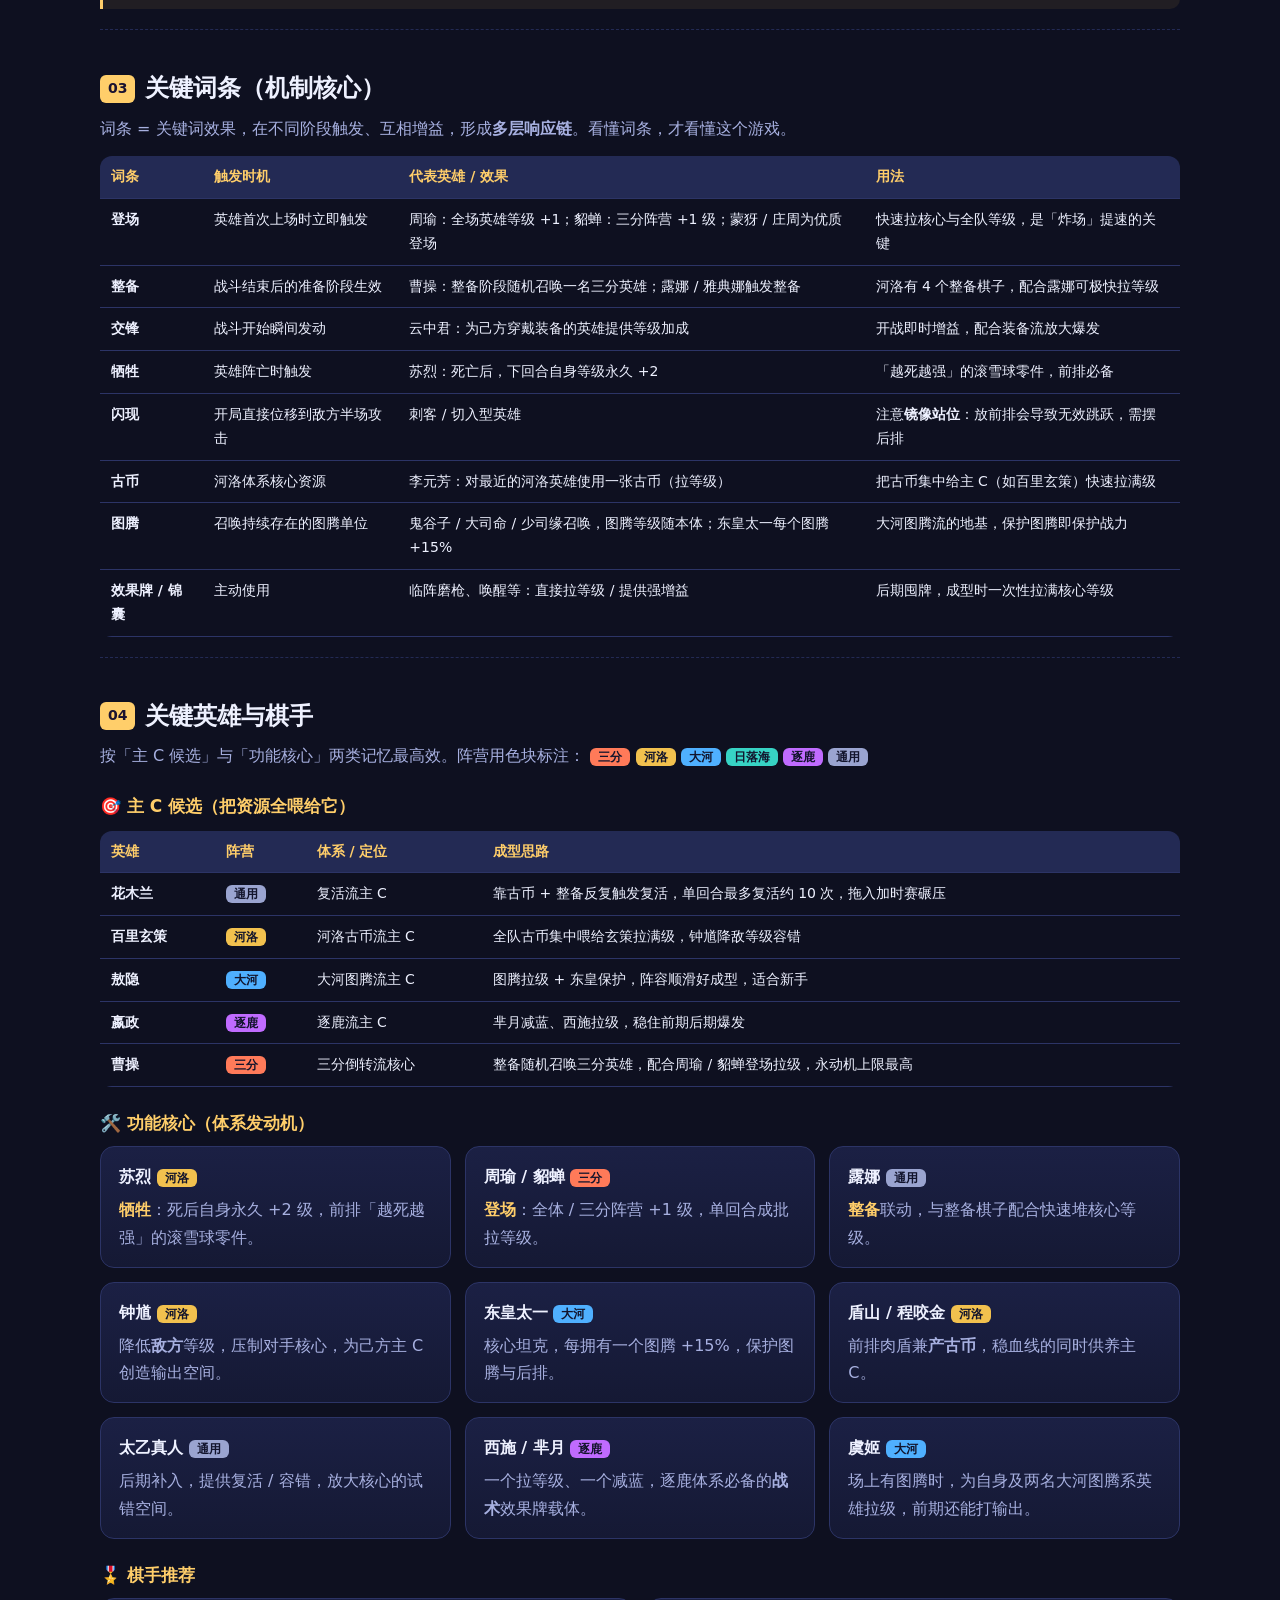
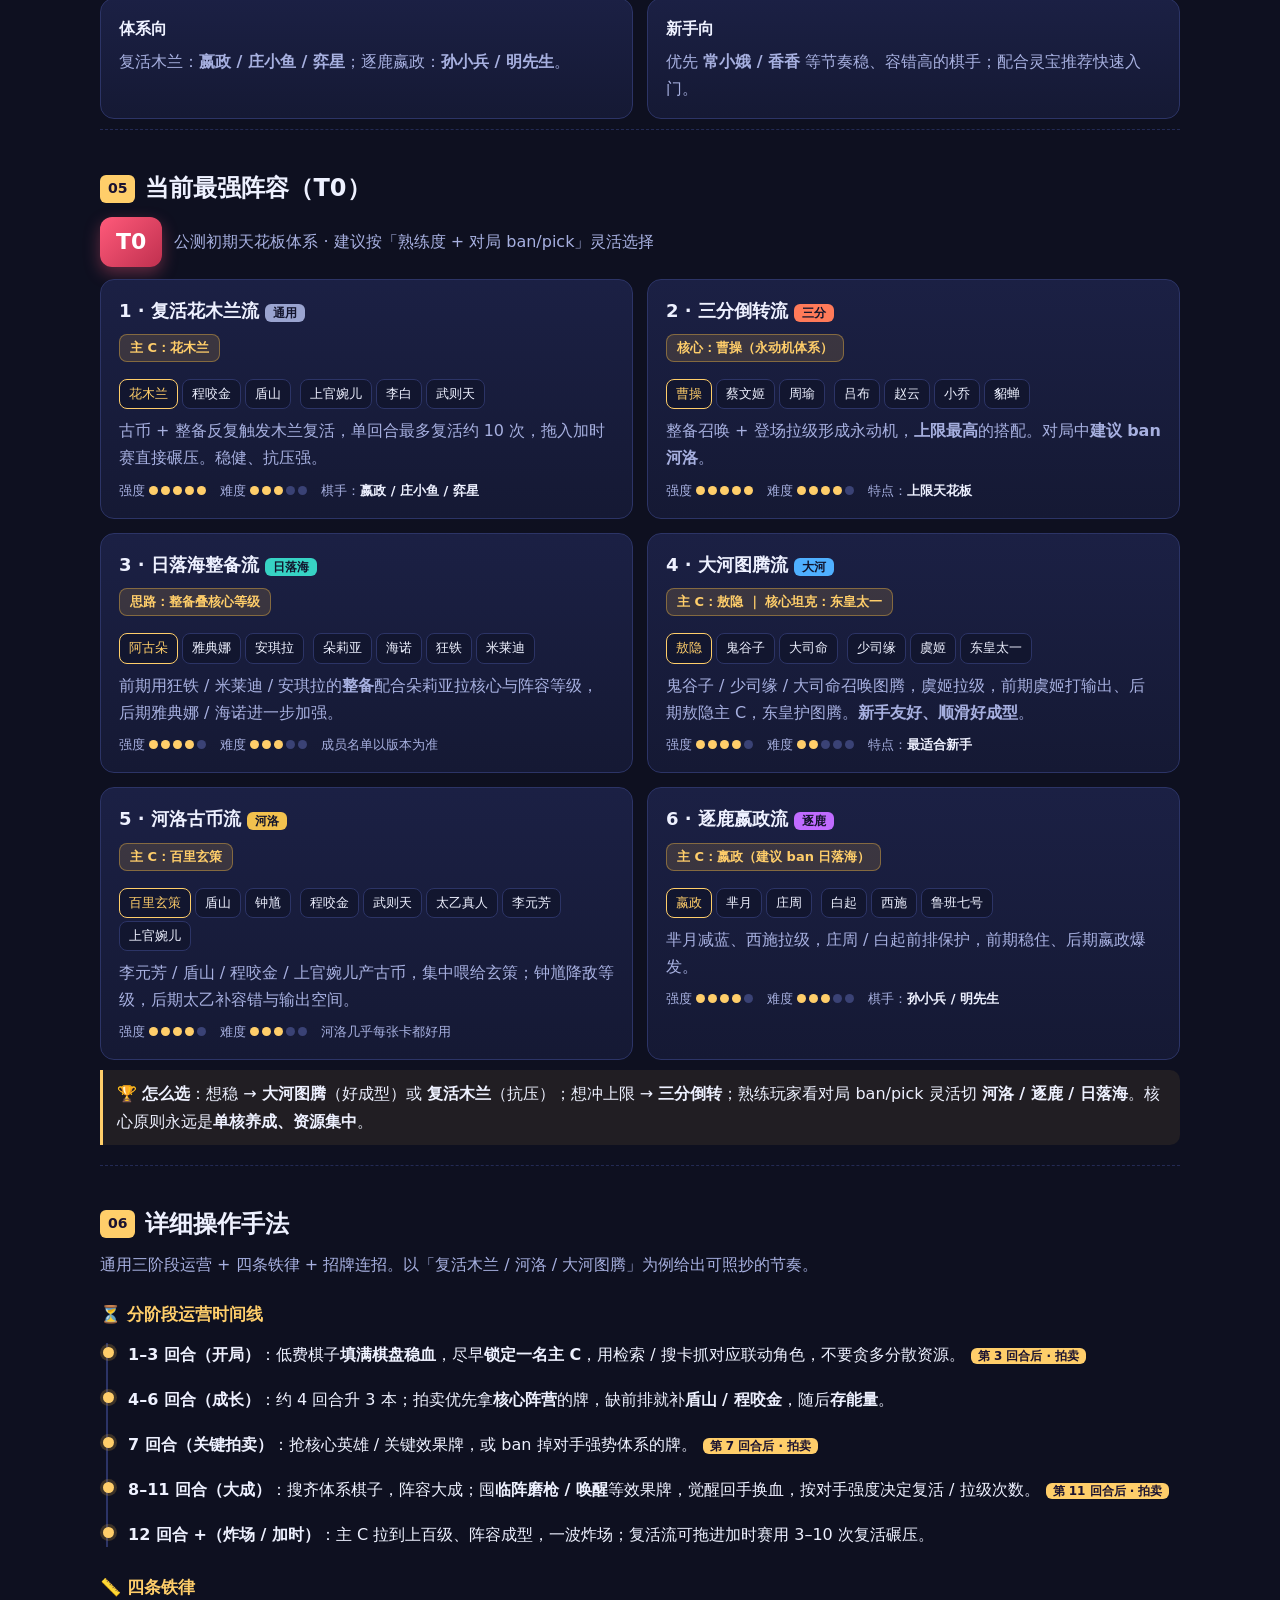
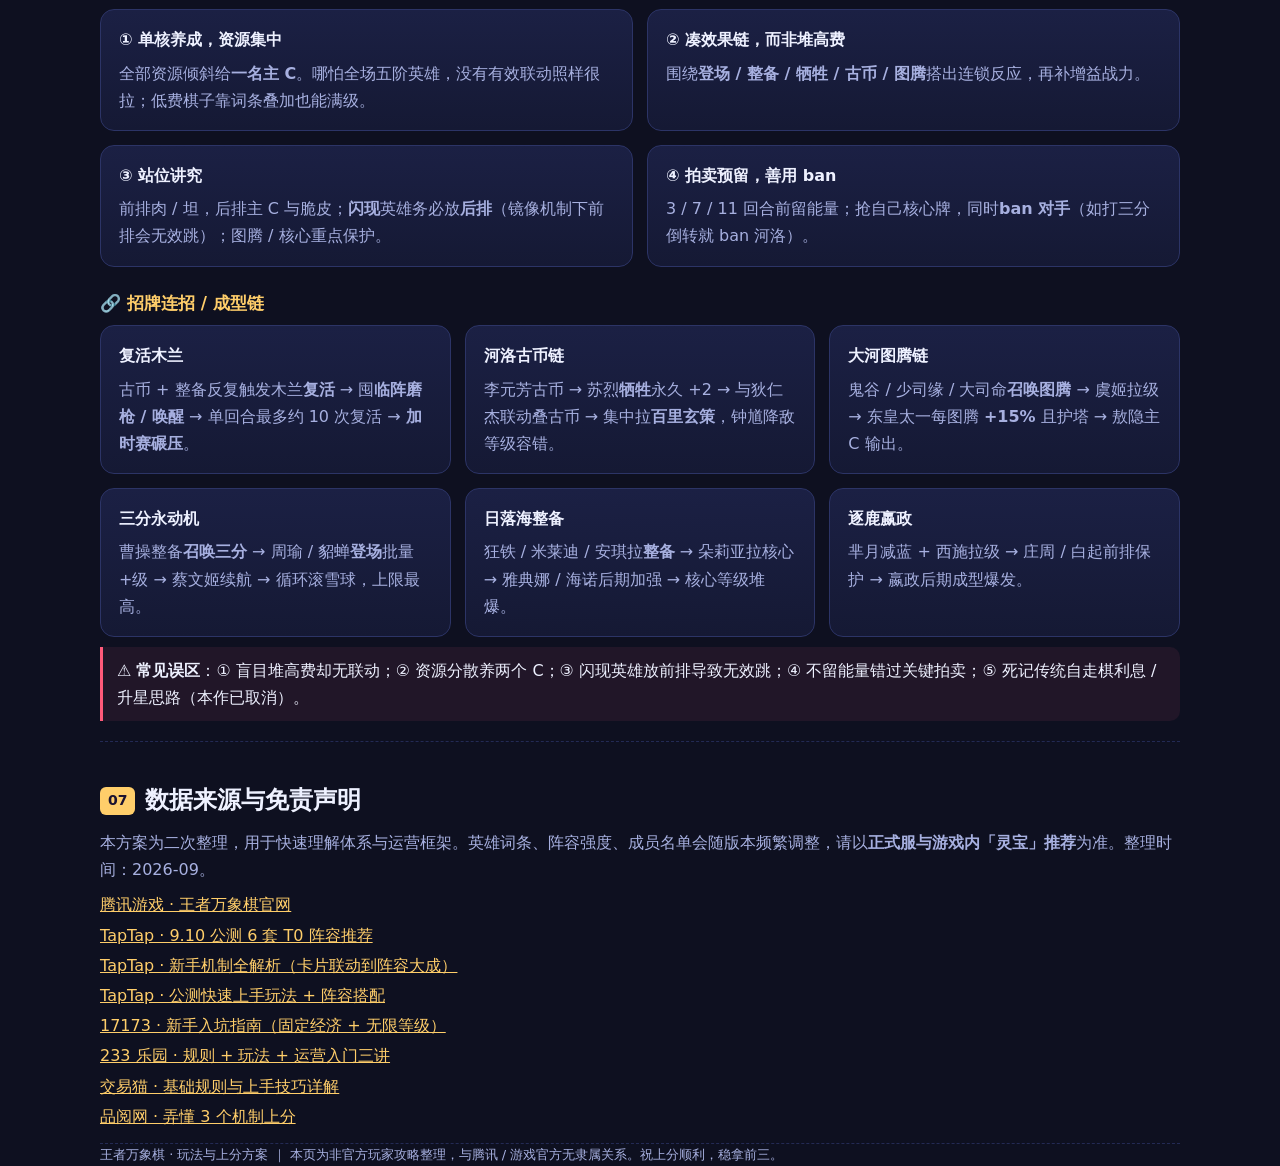
==== commit c4afcb8c: "docs(王者万象棋): 新增常小鹅起手分支与阵容运营详解(狂铁/苏烈/干将·逐回合·词条·优缺点与克制) Co-authored-by: kimhou <kimhou.life@gmail.com>" ====
--- a/wangzhe-wanxiang-qi/index.html
+++ b/wangzhe-wanxiang-qi/index.html
@@ -15,7 +15,7 @@
     --c-zhulu:#c06bff; --c-tong:#9aa4d0;
   }
   *{box-sizing:border-box}
-  html{scroll-behavior:smooth}
+  html{scroll-behavior:smooth; scroll-padding-top:72px}
   body{
     margin:0; font-family:"PingFang SC","Microsoft YaHei",system-ui,sans-serif;
     background:
@@ -144,6 +144,7 @@
     <h1>王者万象棋 · 玩法与上分方案</h1>
     <div class="sub">《王者荣耀》原班团队打造的英雄策略自走棋 ｜ S1 赛季（2026 公测）</div>
     <div class="tagline">核心一句话：<b>一刷</b>（找核心） · <b>二养</b>（单核升级） · <b>三炸场</b>（成型爆发）</div>
+    <div class="sub" style="margin-top:12px">📎 专题：<a href="changxiaoe-openings.html">《常小鹅 · 起手分支与阵容运营详解》</a>（狂铁/苏烈/干将起手 · 逐回合 · 优缺点与克制）</div>
   </div>
 </header>
 
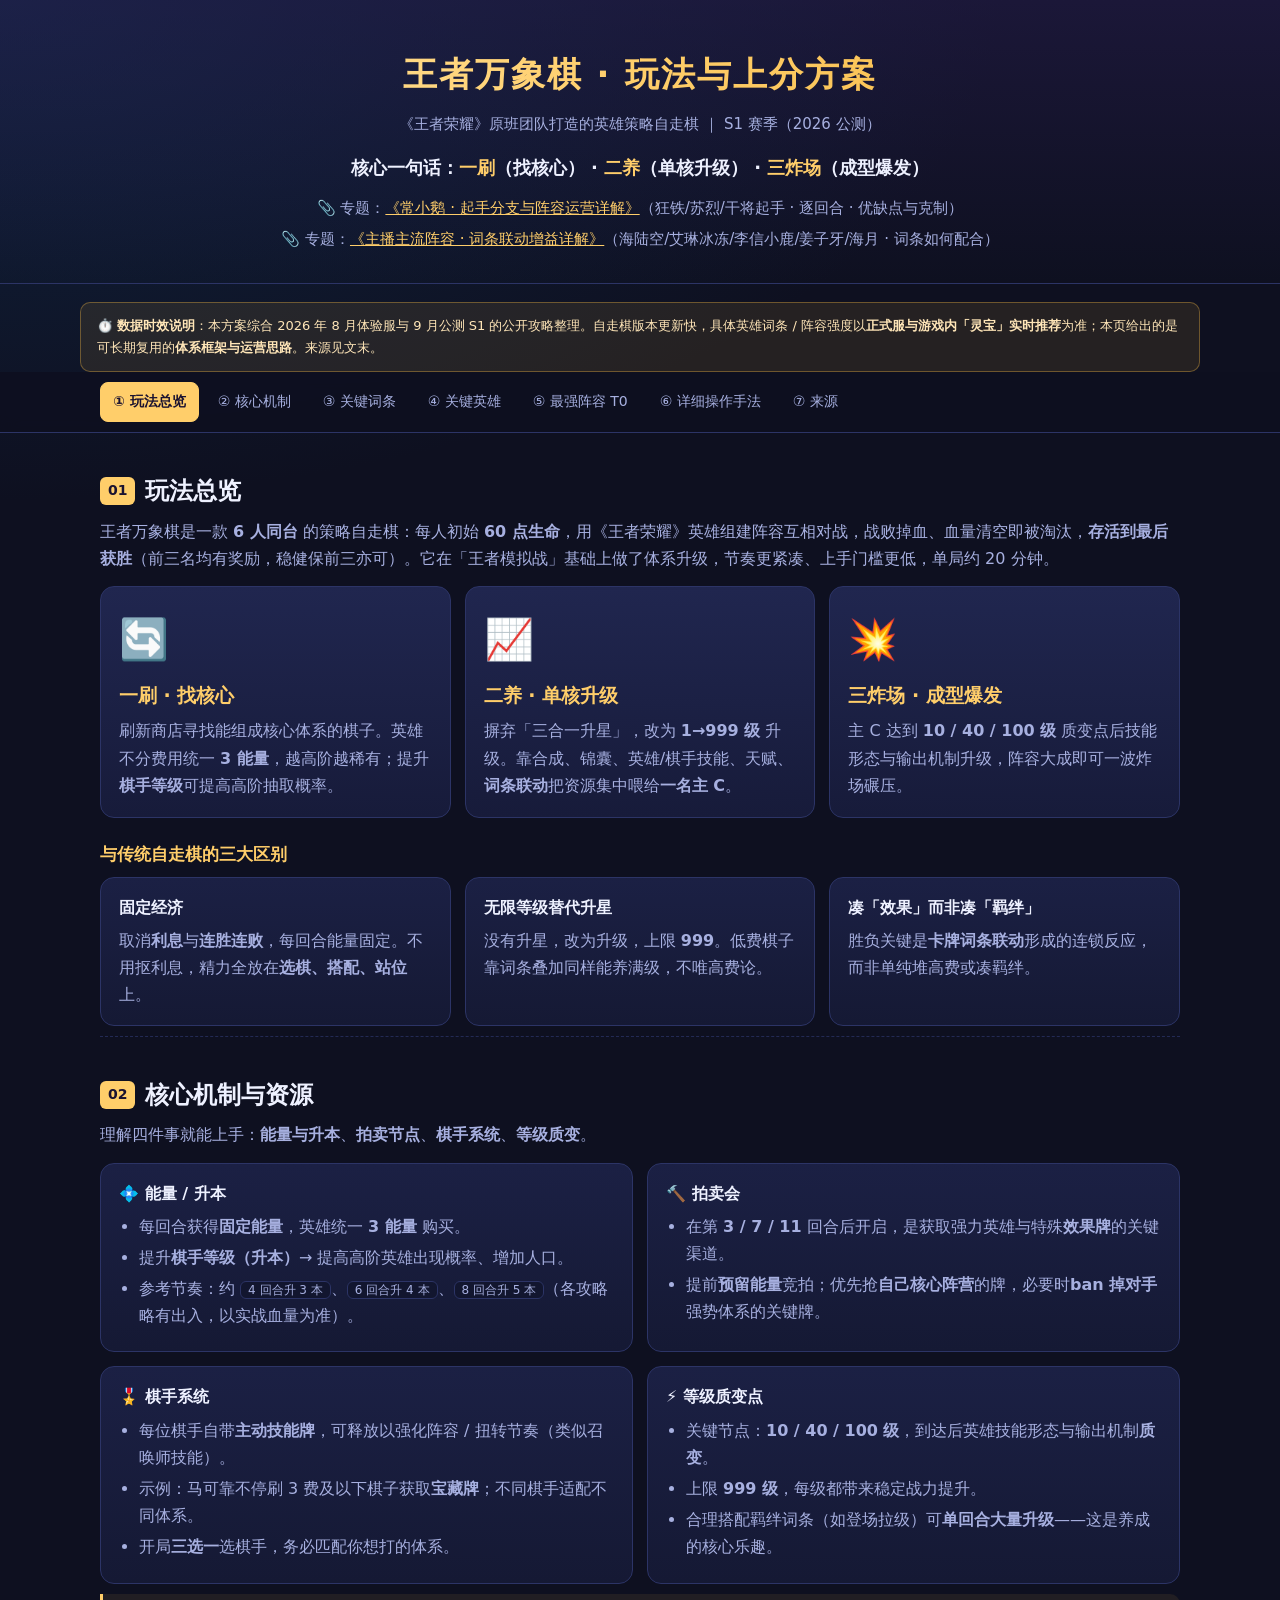
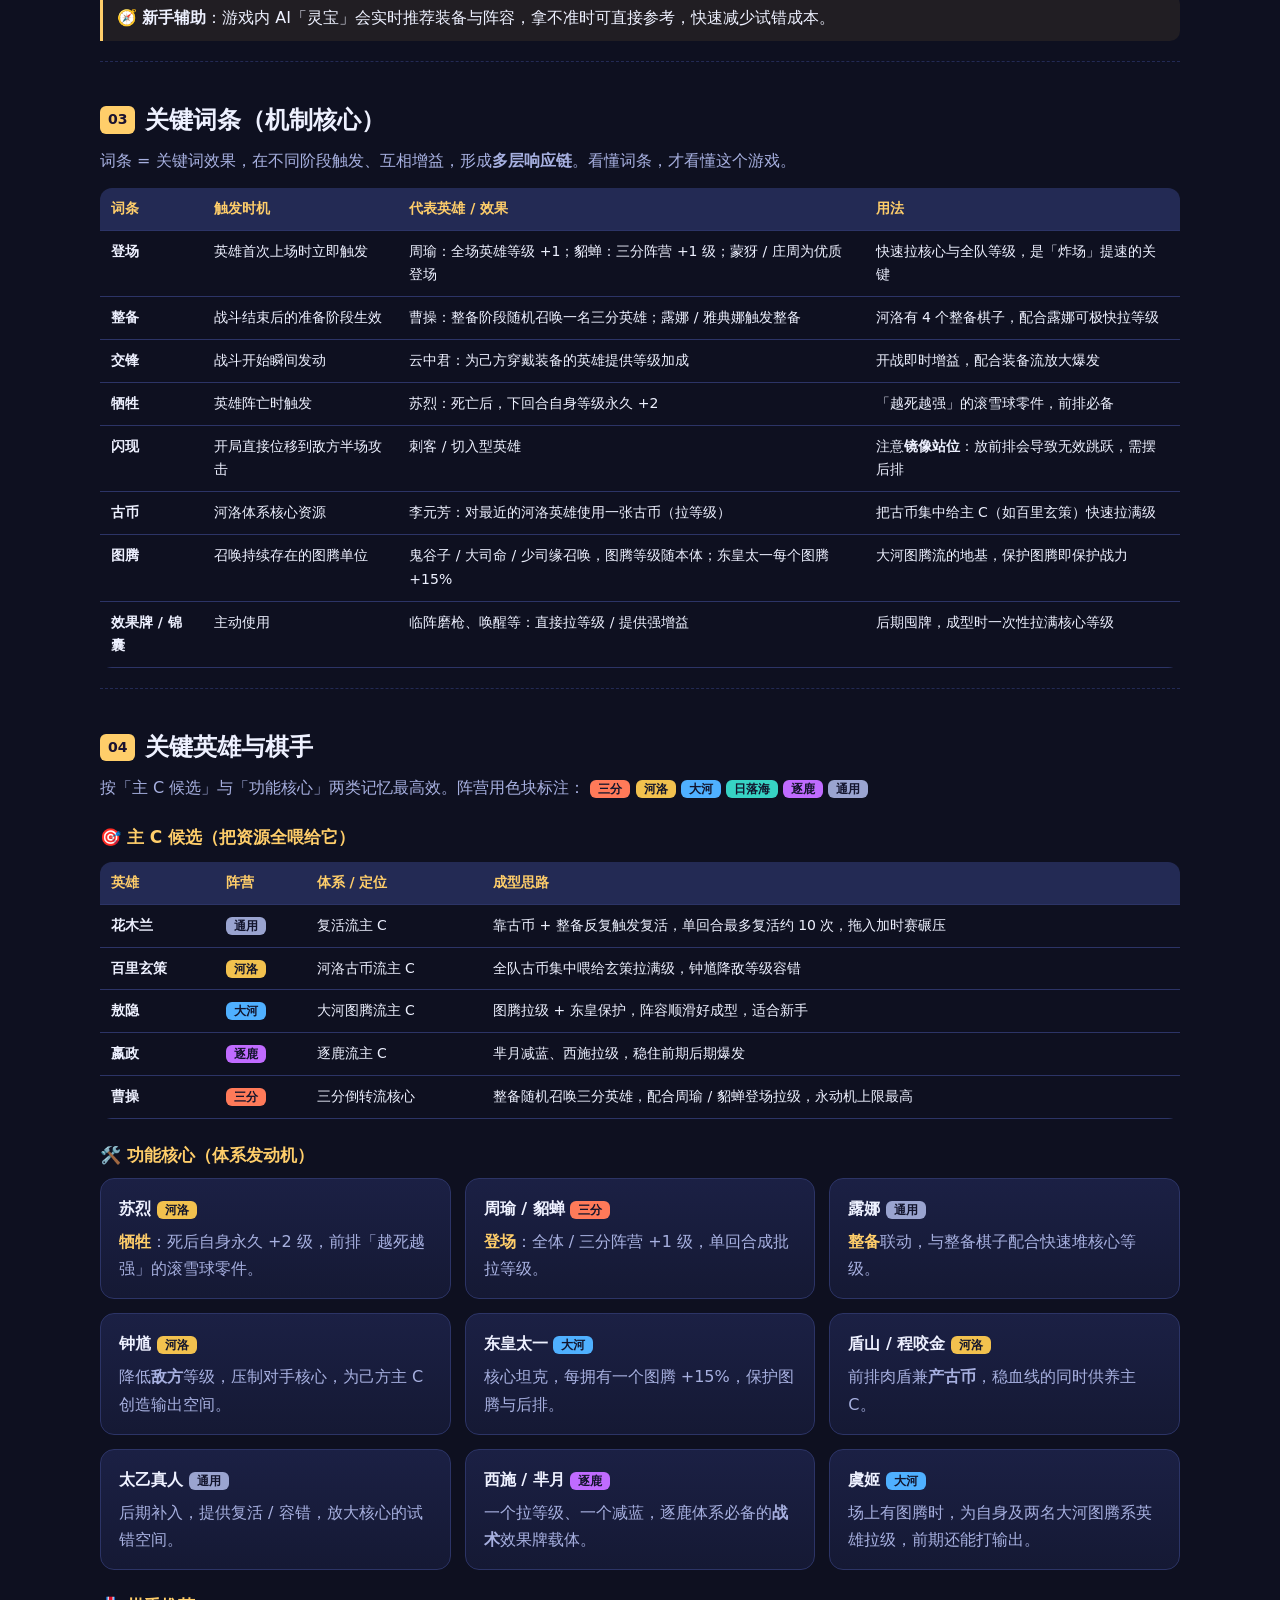
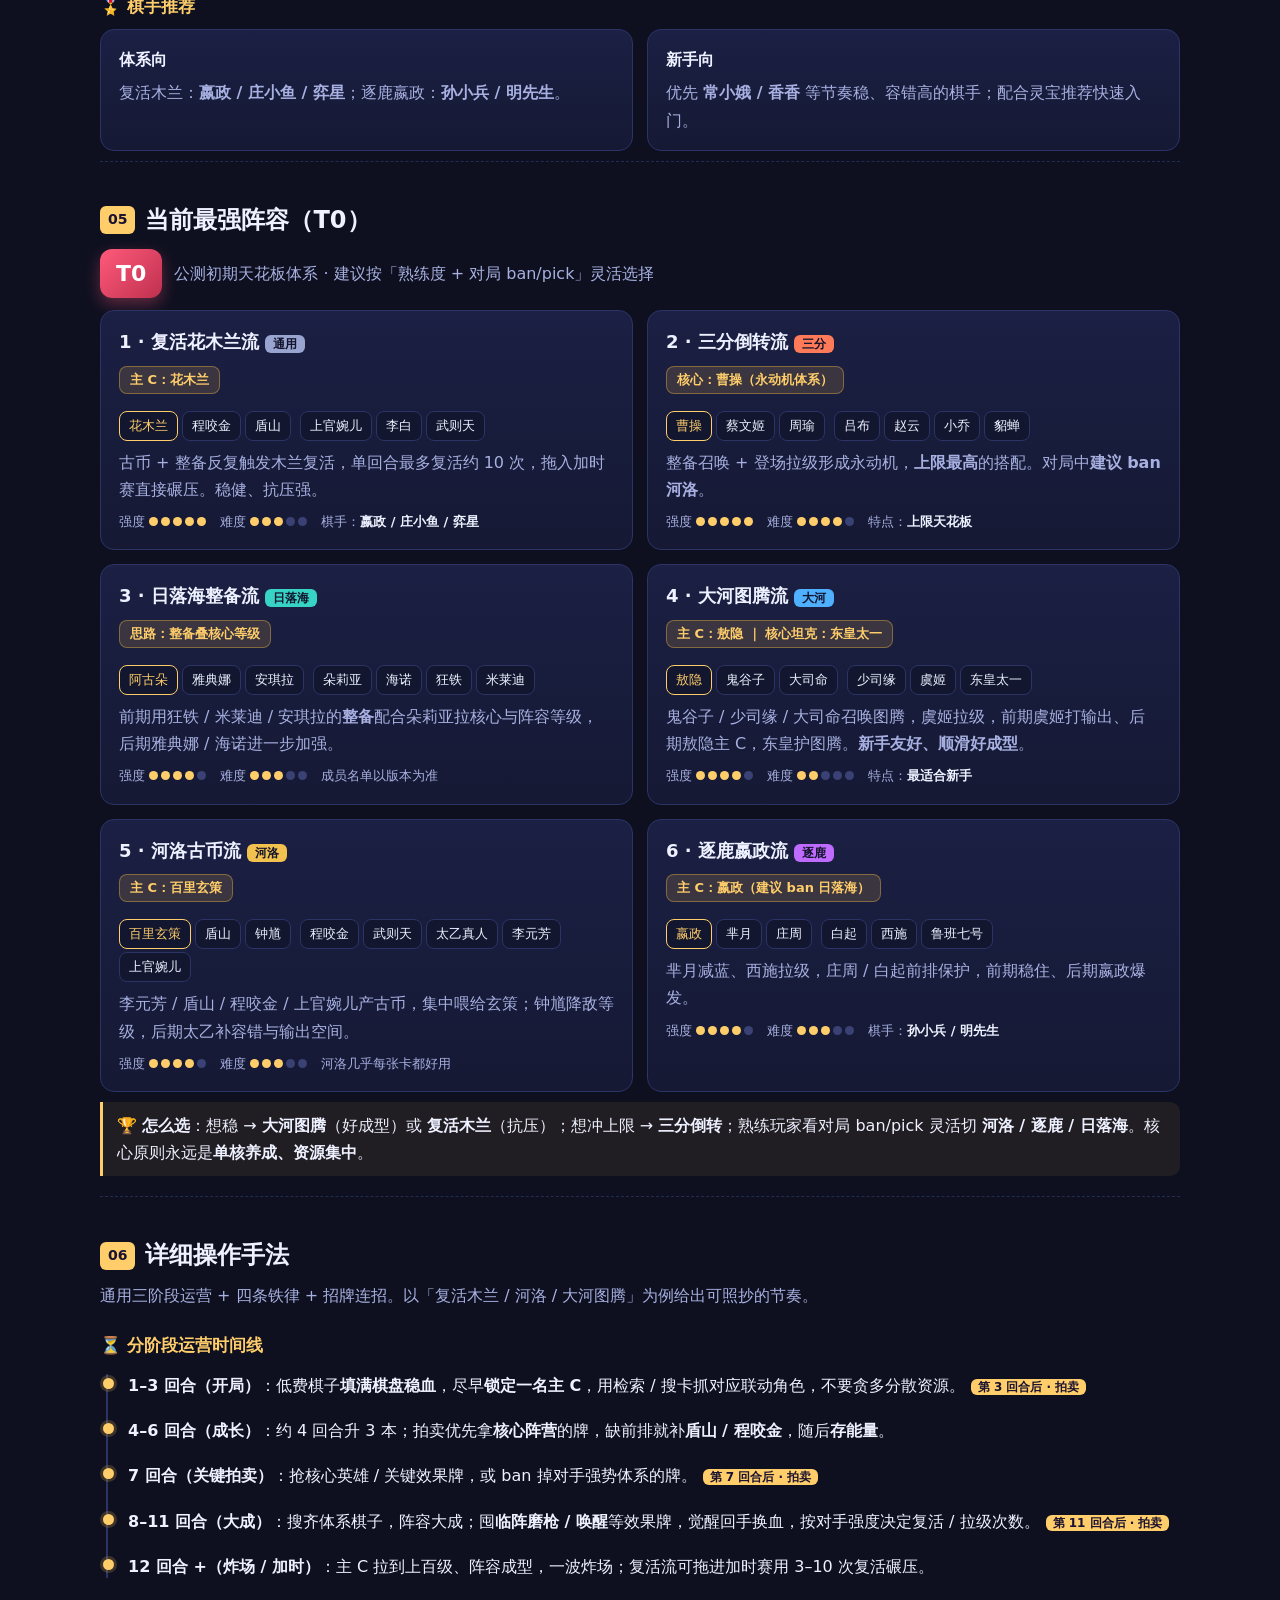
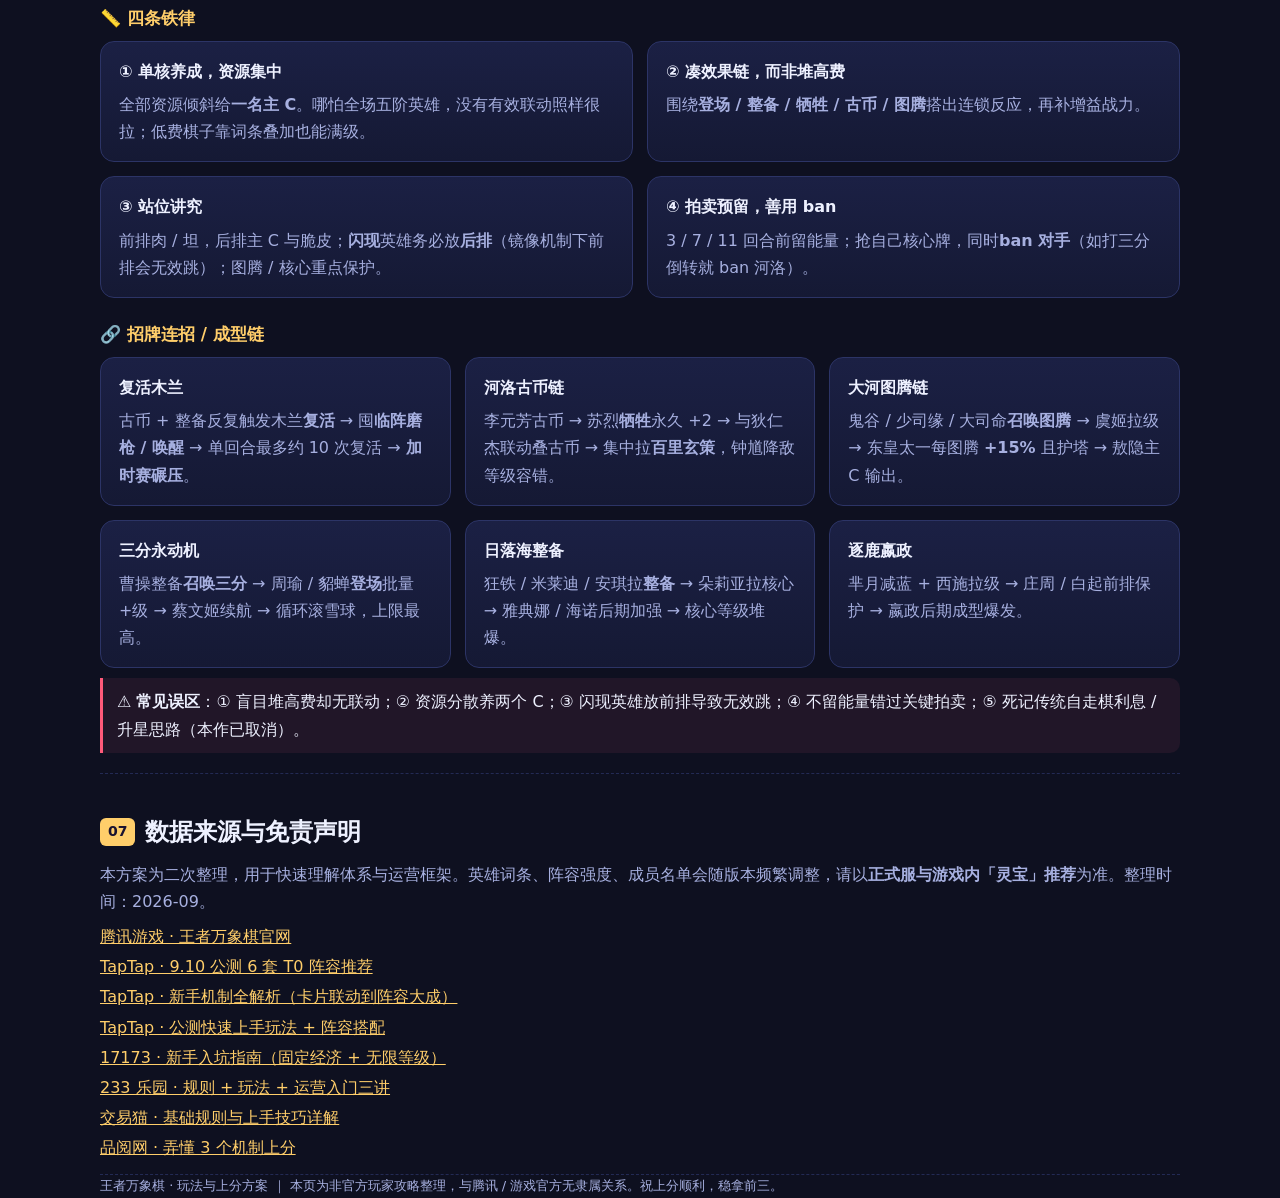
==== commit ecdee5c2: "docs(王者万象棋): 新增主播主流阵容词条联动增益详解(海陆空/艾琳冰冻/李信小鹿/姜子牙/海月) Co-authored-by: kimhou <kimhou.life@gmail.com>" ====
--- a/wangzhe-wanxiang-qi/index.html
+++ b/wangzhe-wanxiang-qi/index.html
@@ -145,6 +145,7 @@
     <div class="sub">《王者荣耀》原班团队打造的英雄策略自走棋 ｜ S1 赛季（2026 公测）</div>
     <div class="tagline">核心一句话：<b>一刷</b>（找核心） · <b>二养</b>（单核升级） · <b>三炸场</b>（成型爆发）</div>
     <div class="sub" style="margin-top:12px">📎 专题：<a href="changxiaoe-openings.html">《常小鹅 · 起手分支与阵容运营详解》</a>（狂铁/苏烈/干将起手 · 逐回合 · 优缺点与克制）</div>
+    <div class="sub" style="margin-top:6px">📎 专题：<a href="streamer-synergy.html">《主播主流阵容 · 词条联动增益详解》</a>（海陆空/艾琳冰冻/李信小鹿/姜子牙/海月 · 词条如何配合）</div>
   </div>
 </header>
 
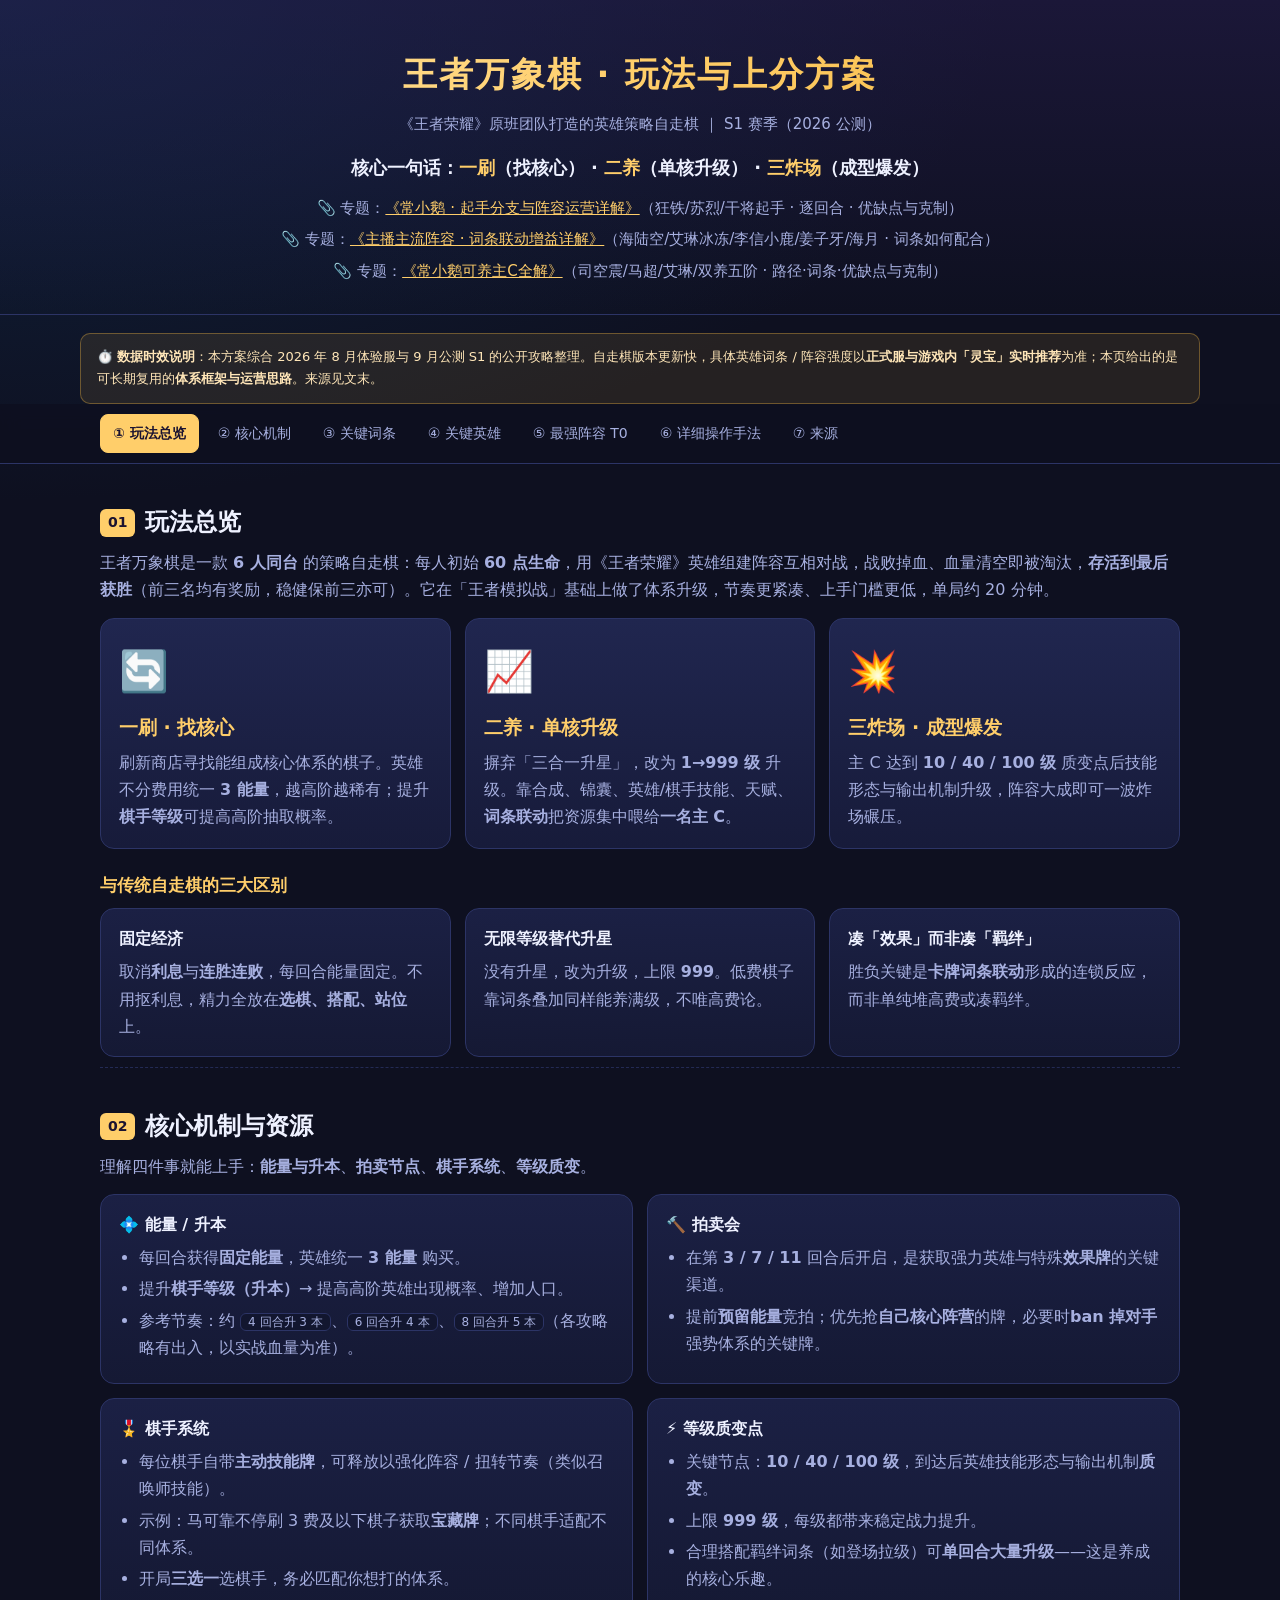
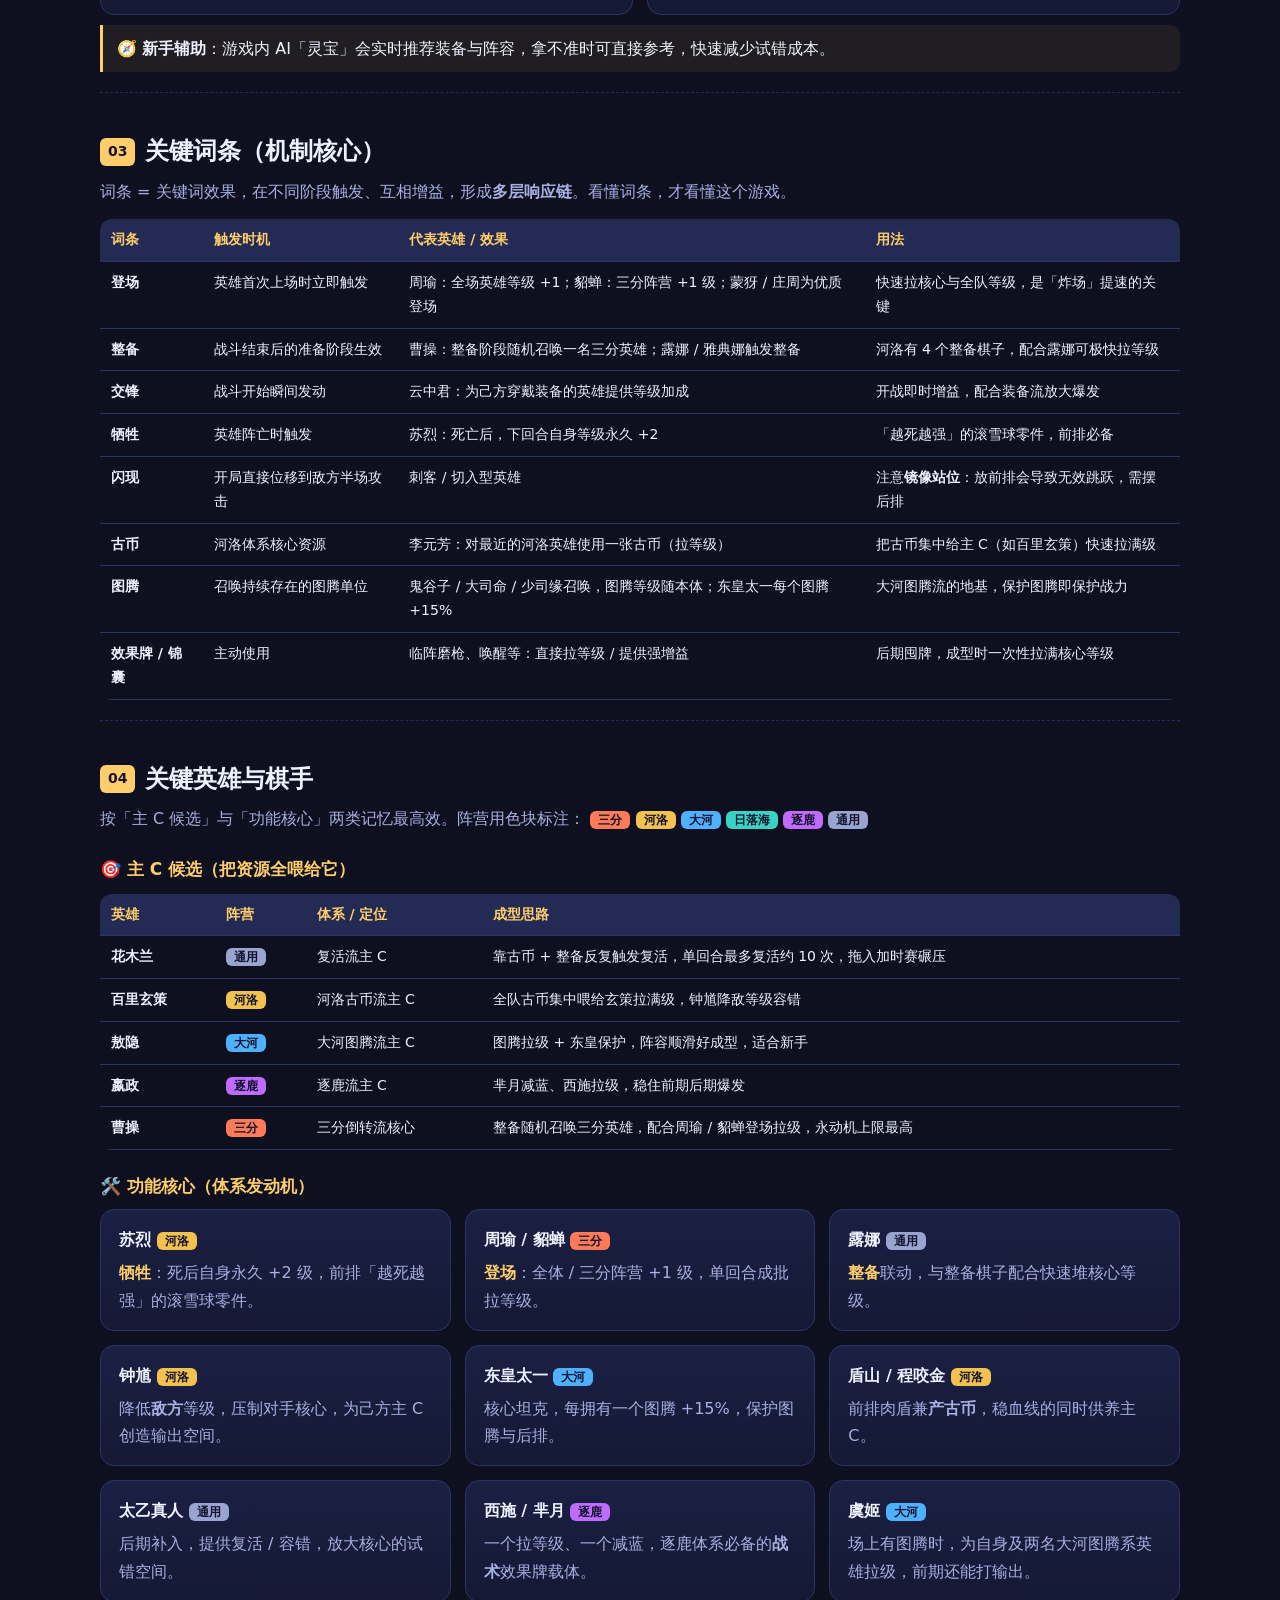
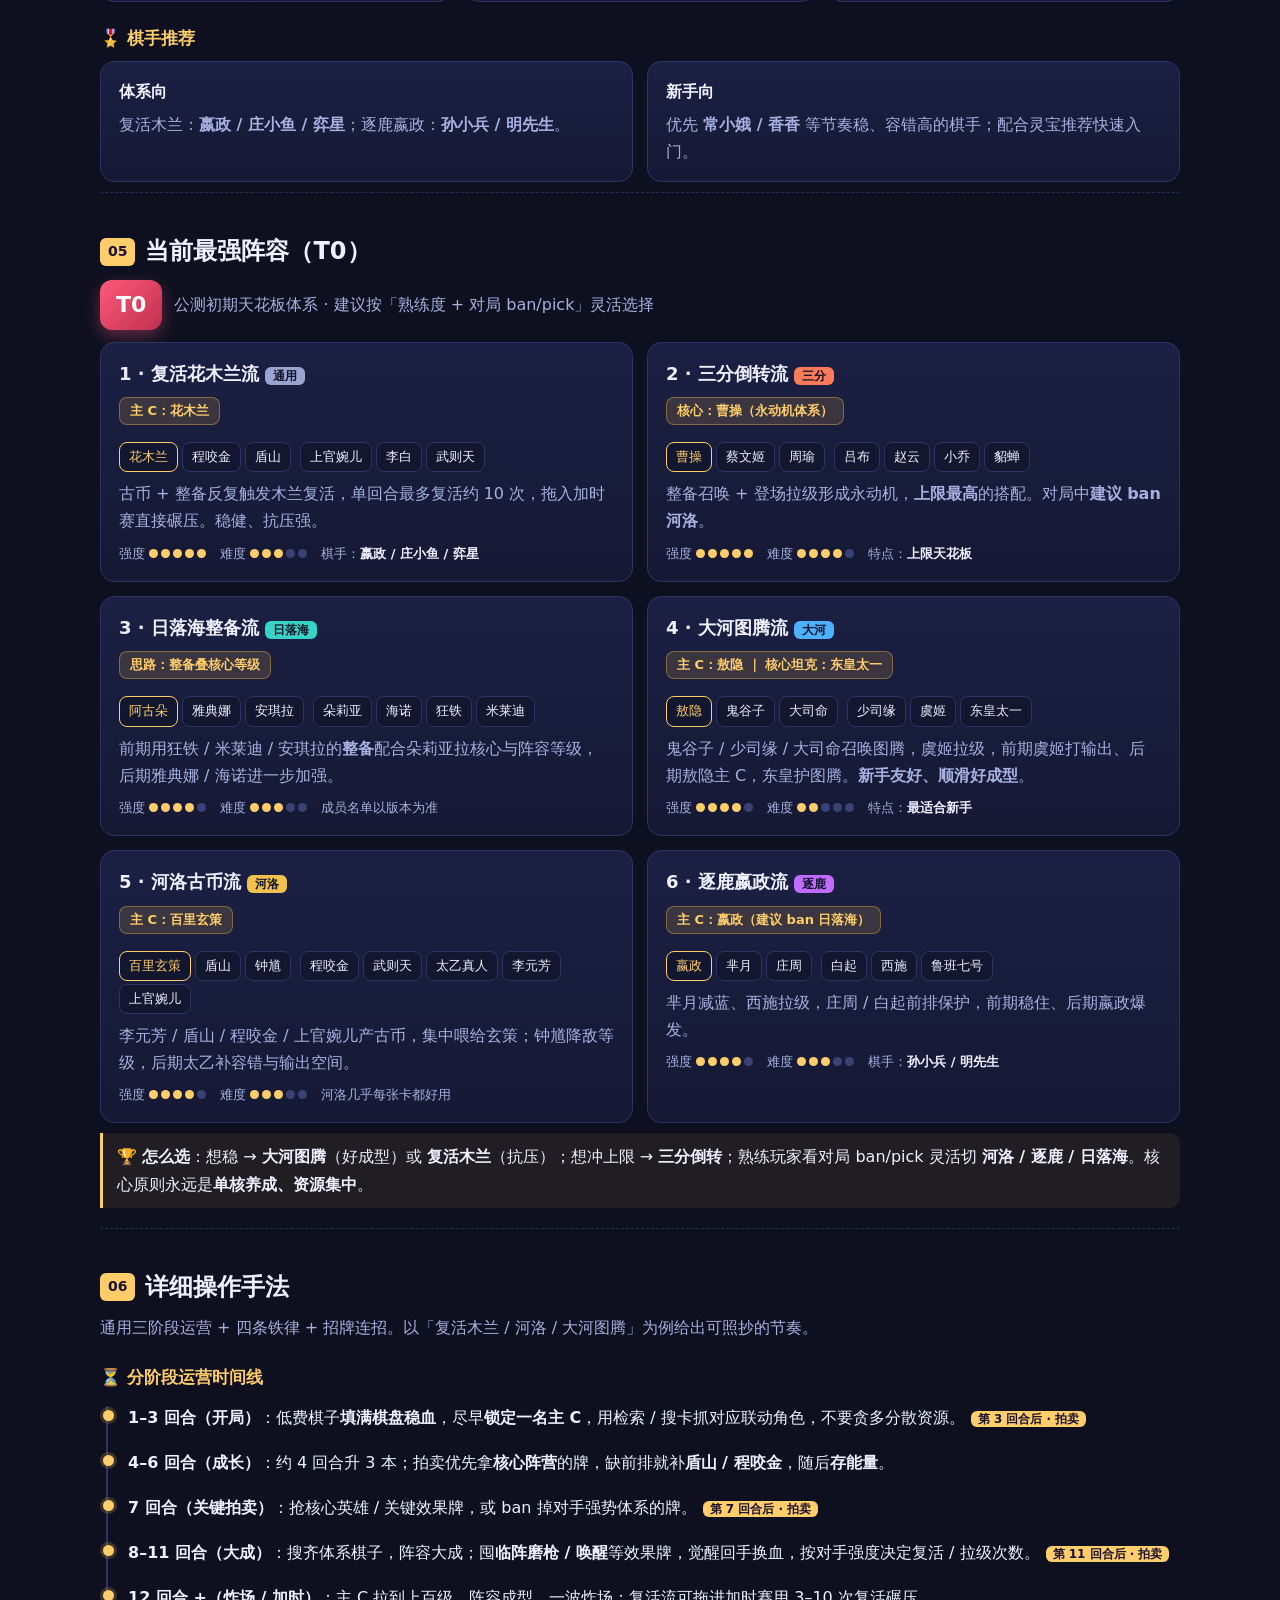
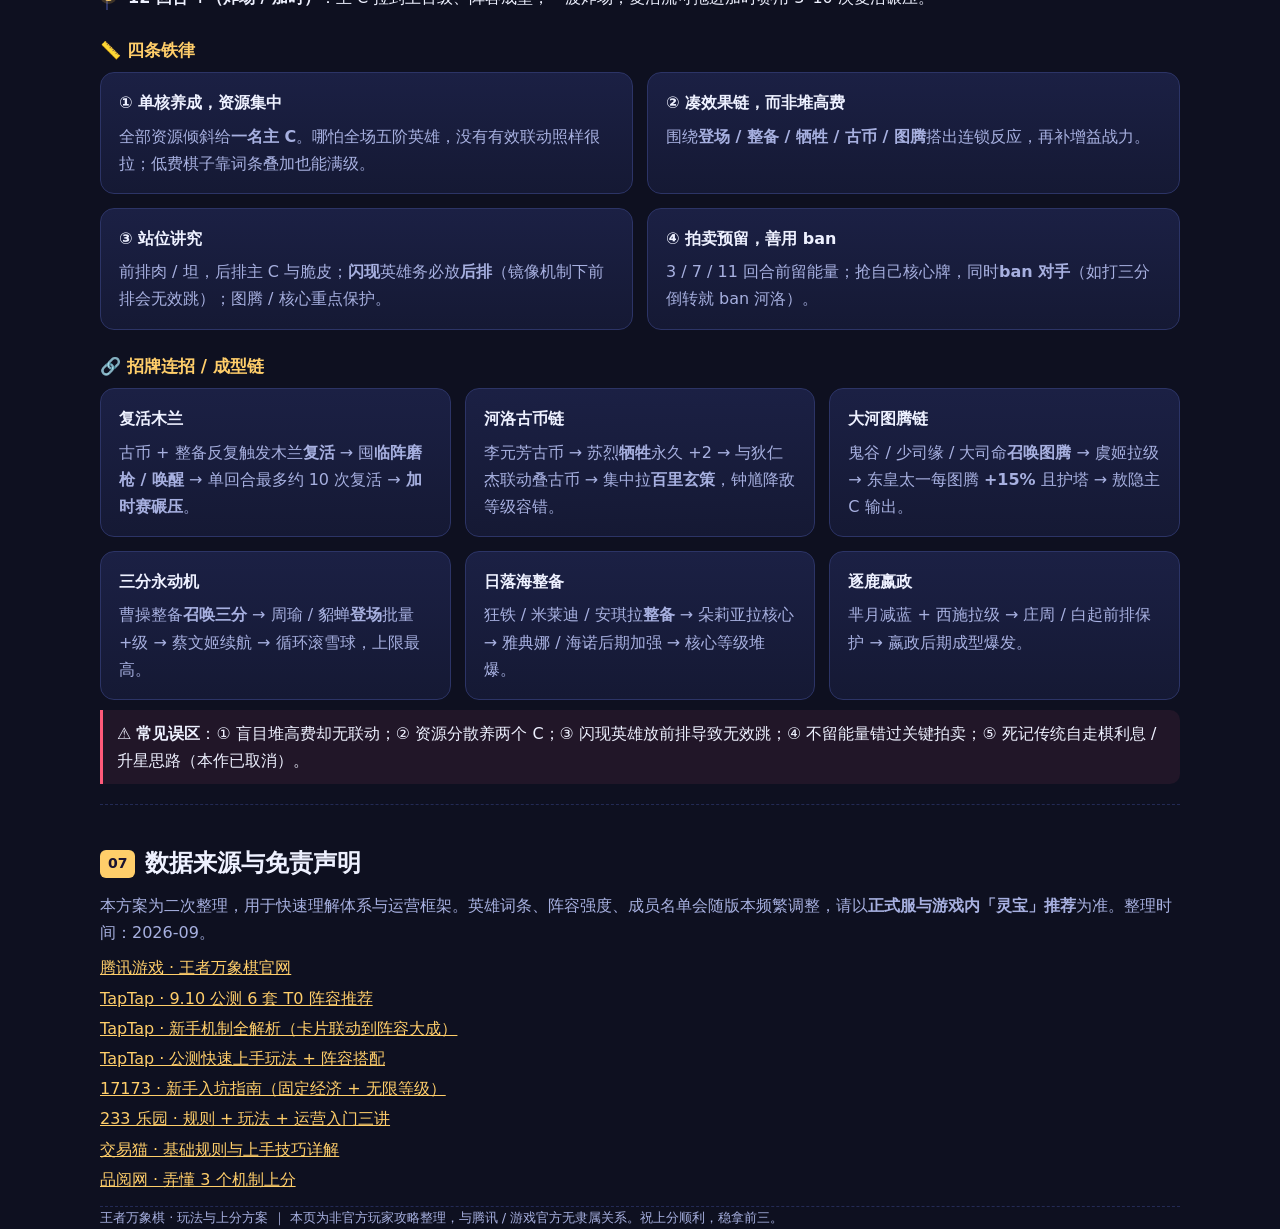
==== commit 9840fbf9: "docs(王者万象棋): 新增常小鹅可养主C全解(司空震/马超/艾琳/双养五阶·路径·词条·优缺点与克制) Co-authored-by: kimhou <kimhou.life@gmail.com>" ====
--- a/wangzhe-wanxiang-qi/index.html
+++ b/wangzhe-wanxiang-qi/index.html
@@ -146,6 +146,7 @@
     <div class="tagline">核心一句话：<b>一刷</b>（找核心） · <b>二养</b>（单核升级） · <b>三炸场</b>（成型爆发）</div>
     <div class="sub" style="margin-top:12px">📎 专题：<a href="changxiaoe-openings.html">《常小鹅 · 起手分支与阵容运营详解》</a>（狂铁/苏烈/干将起手 · 逐回合 · 优缺点与克制）</div>
     <div class="sub" style="margin-top:6px">📎 专题：<a href="streamer-synergy.html">《主播主流阵容 · 词条联动增益详解》</a>（海陆空/艾琳冰冻/李信小鹿/姜子牙/海月 · 词条如何配合）</div>
+    <div class="sub" style="margin-top:6px">📎 专题：<a href="changxiaoe-carries.html">《常小鹅可养主C全解》</a>（司空震/马超/艾琳/双养五阶 · 路径·词条·优缺点与克制）</div>
   </div>
 </header>
 
